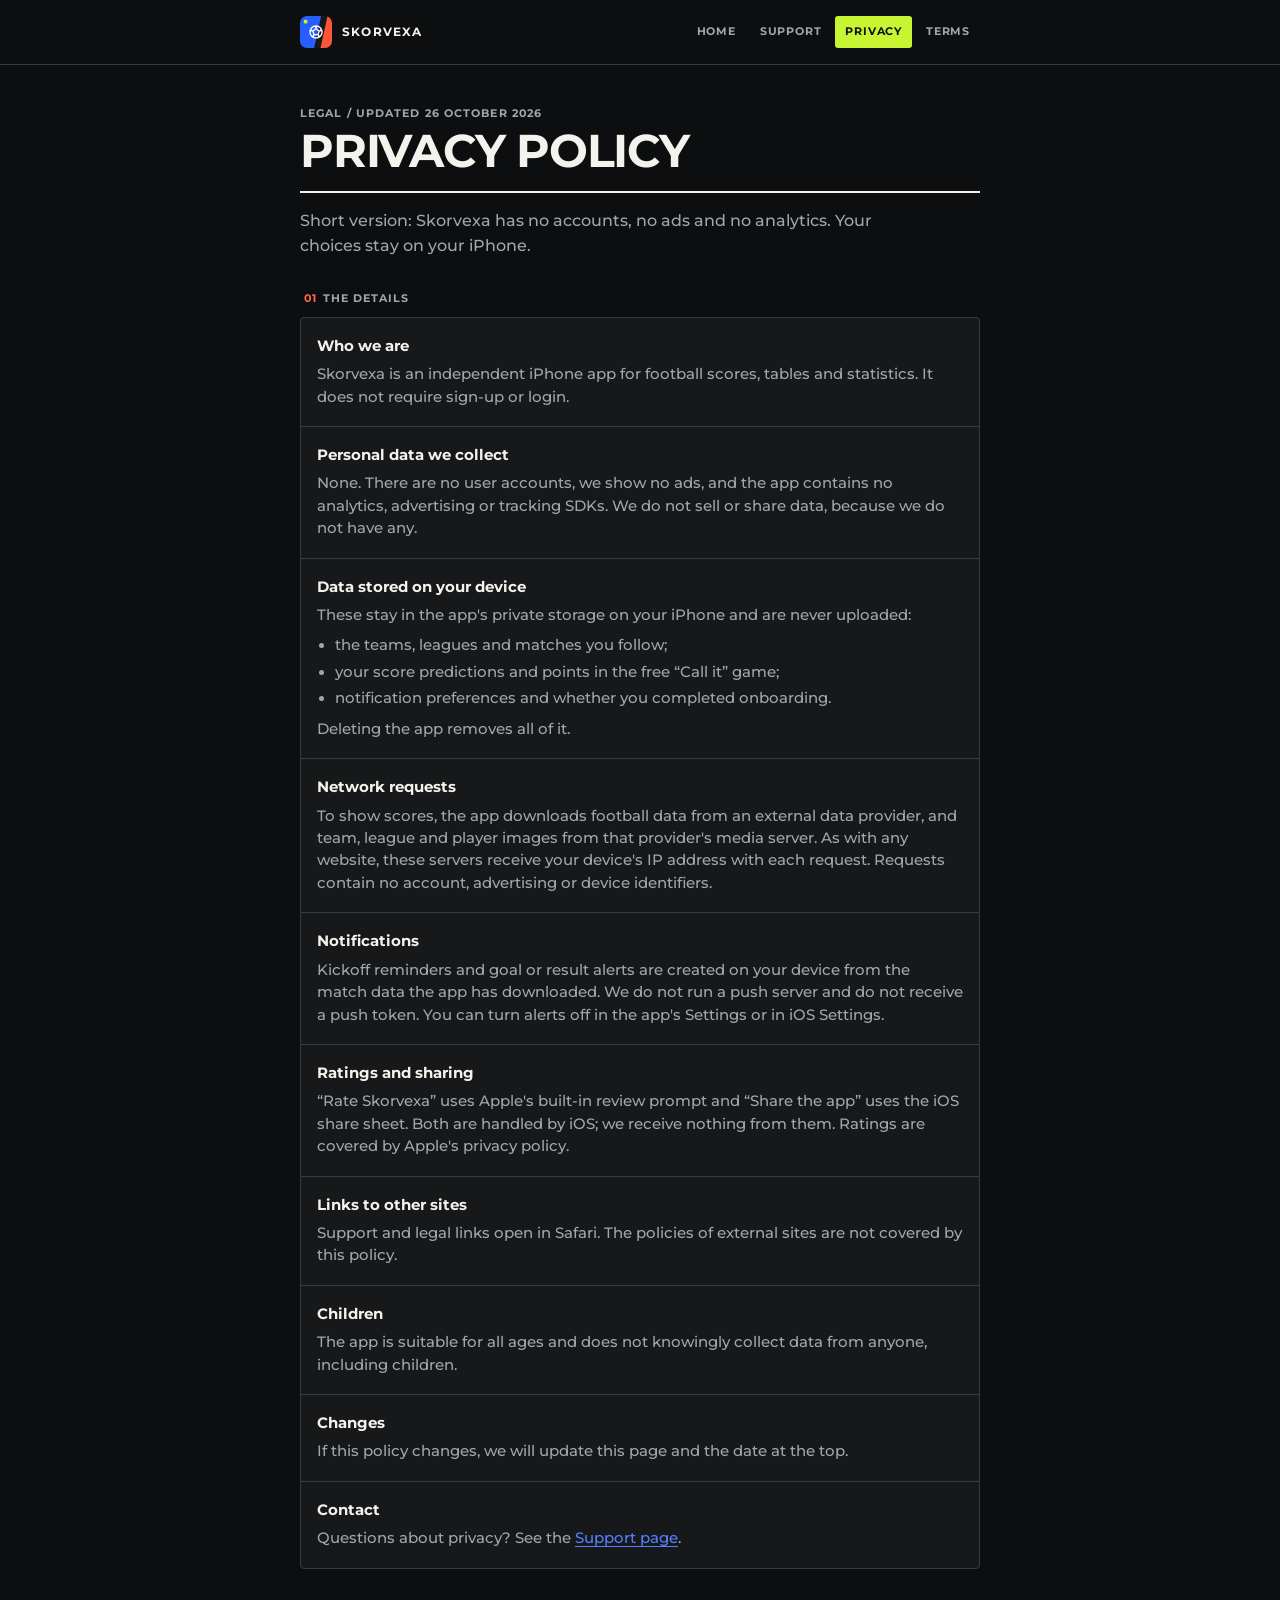
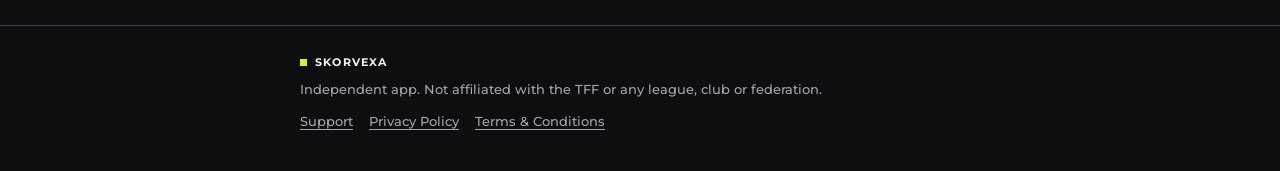
==== privacy/index.html @ 5bc700b3 "Add Skorvexa – Canli Skor website Static site for the Skorvexa iPhone app (App Store id 6826925784):" ====
<!doctype html>
<html lang="en">
<head>
  <meta charset="utf-8">
  <meta name="viewport" content="width=device-width, initial-scale=1, viewport-fit=cover">
  <title>Privacy Policy — Skorvexa</title>
  <meta name="description" content="How Skorvexa handles your data: no accounts, no ads, no tracking.">
  <meta name="theme-color" content="#0d0e10">
  <meta name="color-scheme" content="dark">
  <link rel="icon" type="image/png" sizes="32x32" href="../assets/favicon-32.png">
  <link rel="apple-touch-icon" href="../assets/apple-touch-icon.png">
  <link rel="stylesheet" href="../assets/style.css">
</head>
<body>
  <a class="skip" href="#main">Skip to content</a>
  <header class="topbar">
    <div class="wrap">
      <a class="brand" href="../"><img src="../assets/icon-512.png" alt="" width="32" height="32">Skorvexa</a>
      <nav class="nav" aria-label="Site">
        <a href="../">Home</a>
        <a href="../support/">Support</a>
        <a href="./" aria-current="page">Privacy</a>
        <a href="../terms/">Terms</a>
      </nav>
    </div>
  </header>

  <main id="main" class="wrap">
    <section class="masthead">
      <p class="eyebrow">Legal / Updated 26 October 2026</p>
      <h1>Privacy Policy</h1>
      <hr class="rule">
      <p class="lede">Short version: Skorvexa has no accounts, no ads and no analytics. Your choices stay on your iPhone.</p>
    </section>

    <h2 class="label"><span class="n">01</span>The details</h2>
    <div class="group">
      <section class="doc">
        <h2>Who we are</h2>
        <p>Skorvexa is an independent iPhone app for football scores, tables and statistics. It does not require sign-up or login.</p>
      </section>
      <section class="doc">
        <h2>Personal data we collect</h2>
        <p>None. There are no user accounts, we show no ads, and the app contains no analytics, advertising or tracking SDKs. We do not sell or share data, because we do not have any.</p>
      </section>
      <section class="doc">
        <h2>Data stored on your device</h2>
        <p>These stay in the app's private storage on your iPhone and are never uploaded:</p>
        <ul>
          <li>the teams, leagues and matches you follow;</li>
          <li>your score predictions and points in the free “Call it” game;</li>
          <li>notification preferences and whether you completed onboarding.</li>
        </ul>
        <p>Deleting the app removes all of it.</p>
      </section>
      <section class="doc">
        <h2>Network requests</h2>
        <p>To show scores, the app downloads football data from an external data provider, and team, league and player images from that provider's media server. As with any website, these servers receive your device's IP address with each request. Requests contain no account, advertising or device identifiers.</p>
      </section>
      <section class="doc">
        <h2>Notifications</h2>
        <p>Kickoff reminders and goal or result alerts are created on your device from the match data the app has downloaded. We do not run a push server and do not receive a push token. You can turn alerts off in the app's Settings or in iOS Settings.</p>
      </section>
      <section class="doc">
        <h2>Ratings and sharing</h2>
        <p>“Rate Skorvexa” uses Apple's built-in review prompt and “Share the app” uses the iOS share sheet. Both are handled by iOS; we receive nothing from them. Ratings are covered by Apple's privacy policy.</p>
      </section>
      <section class="doc">
        <h2>Links to other sites</h2>
        <p>Support and legal links open in Safari. The policies of external sites are not covered by this policy.</p>
      </section>
      <section class="doc">
        <h2>Children</h2>
        <p>The app is suitable for all ages and does not knowingly collect data from anyone, including children.</p>
      </section>
      <section class="doc">
        <h2>Changes</h2>
        <p>If this policy changes, we will update this page and the date at the top.</p>
      </section>
      <section class="doc">
        <h2>Contact</h2>
        <p>Questions about privacy? See the <a href="../support/">Support page</a>.</p>
      </section>
    </div>
  </main>

  <footer>
    <div class="wrap">
      <div class="sig"><i></i>Skorvexa</div>
      <div>Independent app. Not affiliated with the TFF or any league, club or federation.</div>
      <nav aria-label="Footer">
        <a href="../support/">Support</a>
        <a href="./">Privacy Policy</a>
        <a href="../terms/">Terms &amp; Conditions</a>
      </nav>
    </div>
  </footer>
</body>
</html>
---- assets/style.css ----
/* Skorvexa — website styles. Mirrors the app's dark editorial theme
   (lib/config/theme.dart → Palette.dark, AppText). */

@font-face { font-family: "Montserrat"; font-weight: 400; font-display: swap; src: url("fonts/montserrat-400.woff") format("woff"); }
@font-face { font-family: "Montserrat"; font-weight: 500; font-display: swap; src: url("fonts/montserrat-500.woff") format("woff"); }
@font-face { font-family: "Montserrat"; font-weight: 600; font-display: swap; src: url("fonts/montserrat-600.woff") format("woff"); }
@font-face { font-family: "Montserrat"; font-weight: 700; font-display: swap; src: url("fonts/montserrat-700.woff") format("woff"); }

:root {
  color-scheme: dark;
  --bg: #0d0e10;
  --surface: #17181a;
  --surface-alt: #24262a;
  --border: #383b42;
  --text: #f4f2ec;
  --text-2: #a2a5ac;
  --text-3: #72767e;
  --cobalt: #557eff;
  --live: #ff6548;
  --lime: #c8f532;
  --ink: #111214;
  --radius: 4px;
  --page: 720px;
}

*, *::before, *::after { box-sizing: border-box; }

html { -webkit-text-size-adjust: 100%; text-size-adjust: 100%; }

body {
  margin: 0;
  background: var(--bg);
  color: var(--text);
  font: 500 16px/1.55 "Montserrat", -apple-system, BlinkMacSystemFont, "Segoe UI", Roboto, sans-serif;
  -webkit-font-smoothing: antialiased;
}

a { color: var(--cobalt); text-underline-offset: 3px; }
a:hover { color: var(--text); }
:focus-visible { outline: 2px solid var(--lime); outline-offset: 3px; border-radius: 2px; }

.skip { position: absolute; left: -9999px; top: 8px; }
.skip:focus { left: 16px; z-index: 10; background: var(--lime); color: var(--ink); padding: 8px 12px; font-weight: 700; }

.wrap { width: 100%; max-width: var(--page); margin: 0 auto; padding: 0 20px; }

/* ── Top bar ─────────────────────────────────────────────────────────── */
.topbar { border-bottom: 1px solid var(--border); }
.topbar .wrap { display: flex; align-items: center; gap: 16px; min-height: 64px; flex-wrap: wrap; padding-top: 10px; padding-bottom: 10px; }
.brand { display: inline-flex; align-items: center; gap: 10px; color: var(--text); text-decoration: none; font-weight: 700; letter-spacing: 1.2px; font-size: 12px; text-transform: uppercase; }
.brand img { width: 32px; height: 32px; border-radius: 7px; }
.nav { margin-left: auto; display: flex; gap: 4px; flex-wrap: wrap; }
.nav a {
  color: var(--text-2); text-decoration: none; font-size: 10.5px; font-weight: 700;
  letter-spacing: .8px; text-transform: uppercase; padding: 8px 10px; border-radius: 3px;
}
.nav a:hover { color: var(--text); }
.nav a[aria-current="page"] { background: var(--lime); color: var(--ink); }

/* ── Masthead (EditorialMasthead) ────────────────────────────────────── */
.masthead { padding: 40px 0 0; }
.eyebrow { margin: 0 0 6px; color: var(--text-2); font-size: 11px; font-weight: 700; letter-spacing: 1.1px; text-transform: uppercase; }
h1 { margin: 0; font-size: clamp(32px, 7vw, 46px); line-height: 1.02; font-weight: 700; letter-spacing: -1.25px; text-transform: uppercase; }
.rule { height: 2px; background: var(--text); margin: 16px 0 0; border: 0; }
.lede { margin: 16px 0 0; color: var(--text-2); font-size: 16px; max-width: 56ch; }

/* ── Section labels (SettingsGroupLabel / EditorialSection) ──────────── */
.label { margin: 32px 4px 10px; color: var(--text-2); font-size: 10.5px; font-weight: 700; letter-spacing: 1px; text-transform: uppercase; }
.label .n { color: var(--live); margin-right: 6px; }

/* ── Grouped list (SettingsGroup) ────────────────────────────────────── */
.group { background: var(--surface); border: 1px solid var(--border); border-radius: var(--radius); overflow: hidden; }
.group > * + * { border-top: 1px solid var(--border); }

.row { display: flex; align-items: center; gap: 14px; min-height: 56px; padding: 12px 16px; color: var(--text); text-decoration: none; }
a.row:hover { background: var(--surface-alt); color: var(--text); }
.row .icon { flex: none; width: 22px; height: 22px; color: var(--text); }
.row .body { flex: 1; min-width: 0; }
.row .title { display: block; font-weight: 600; font-size: 15px; }
.row .detail { display: block; color: var(--text-2); font-size: 13px; overflow-wrap: anywhere; }
.row .chev { flex: none; width: 18px; height: 18px; color: var(--text-3); }

/* Document sections inside a group (privacy / terms). */
.doc { padding: 16px 16px 18px; }
.doc h2 { margin: 0 0 6px; font-size: 15px; font-weight: 700; }
.doc p, .doc ul { margin: 0; color: var(--text-2); font-size: 14.5px; }
.doc p + p, .doc p + ul, .doc ul + p { margin-top: 8px; }
.doc ul { padding-left: 18px; }
.doc li + li { margin-top: 4px; }
.doc strong { color: var(--text); font-weight: 600; }

/* FAQ: native <details>, no JavaScript. */
details { padding: 0; }
summary {
  list-style: none; cursor: pointer; display: flex; align-items: center; gap: 12px;
  padding: 15px 14px 15px 16px; font-weight: 600; font-size: 15px;
}
summary::-webkit-details-marker { display: none; }
summary::after {
  content: ""; flex: none; margin-left: auto; width: 8px; height: 8px;
  border-right: 2px solid var(--text-3); border-bottom: 2px solid var(--text-3);
  transform: rotate(45deg) translateY(-3px); transition: transform .18s ease;
}
details[open] summary::after { transform: rotate(-135deg) translateY(-1px); }
details > p { margin: -4px 16px 16px; padding-right: 20px; color: var(--text-2); font-size: 14px; }

/* ── Score poster (SplitScorePoster), used on the home page ──────────── */
.poster {
  position: relative; overflow: hidden; margin-top: 28px; border-radius: var(--radius);
  min-height: 220px; padding: 18px; display: flex; flex-direction: column; justify-content: space-between;
  background:
    linear-gradient(rgba(255,255,255,.055) 1px, transparent 1px) 0 0 / 18px 18px,
    linear-gradient(90deg, rgba(255,255,255,.055) 1px, transparent 1px) 0 0 / 18px 18px,
    var(--ink);
}
.poster::before, .poster::after { content: ""; position: absolute; inset: 0; z-index: 0; }
.poster::before { background: var(--cobalt); clip-path: polygon(0 0, 62% 0, 46% 100%, 0 100%); }
.poster::after { background: var(--live); clip-path: polygon(83% 0, 100% 0, 100% 100%, 62% 100%); }
.poster > * { position: relative; z-index: 1; }
.poster .top { display: flex; justify-content: space-between; align-items: center; gap: 12px; }
.poster .tag { font-size: 10px; font-weight: 700; letter-spacing: .5px; text-transform: uppercase; }
.poster .chip { background: var(--ink); color: #fff; padding: 5px 8px; font-size: 9.5px; font-weight: 700; letter-spacing: .4px; display: inline-flex; align-items: center; gap: 6px; }
.poster .chip i { width: 6px; height: 6px; border-radius: 50%; background: var(--live); display: inline-block; }
.poster .score { font-size: clamp(48px, 13vw, 72px); font-weight: 700; letter-spacing: -3px; line-height: .9; font-variant-numeric: tabular-nums; }
.poster .score span { color: rgba(255,255,255,.55); font-size: .38em; letter-spacing: 0; vertical-align: middle; margin: 0 .25em; }
.poster .foot { display: flex; align-items: center; gap: 8px; font-size: 9.5px; font-weight: 700; letter-spacing: .5px; text-transform: uppercase; color: rgba(255,255,255,.75); }
.poster .foot b { width: 7px; height: 7px; background: var(--lime); display: inline-block; }

/* ── Buttons (EditorialButton) ───────────────────────────────────────── */
.actions { display: flex; gap: 10px; flex-wrap: wrap; margin-top: 22px; }
.button {
  display: inline-flex; align-items: center; justify-content: center; gap: 8px; height: 48px; padding: 0 20px;
  border-radius: 3px; background: var(--cobalt); color: #fff; text-decoration: none;
  font-size: 11px; font-weight: 700; letter-spacing: .9px; text-transform: uppercase;
}
.button:hover { color: #fff; filter: brightness(1.08); }
.button.ghost { background: transparent; color: var(--text); box-shadow: inset 0 0 0 1.2px var(--text); }
.button.ghost:hover { background: var(--surface); color: var(--text); }

/* ── Footer ──────────────────────────────────────────────────────────── */
footer { margin-top: 56px; padding: 28px 0 40px; border-top: 1px solid var(--border); color: var(--text-2); font-size: 13px; }
footer .sig { display: flex; align-items: center; gap: 8px; color: var(--text); font-size: 11px; font-weight: 700; letter-spacing: 1.2px; text-transform: uppercase; margin-bottom: 8px; }
footer .sig i { width: 7px; height: 7px; background: var(--lime); display: inline-block; }
footer nav { display: flex; gap: 16px; flex-wrap: wrap; margin-top: 12px; }
footer nav a { color: var(--text-2); }

.muted { color: var(--text-2); }

@media (prefers-reduced-motion: reduce) { * { transition: none !important; } }
@media (max-width: 480px) {
  .topbar .wrap { gap: 8px; }
  .nav { margin-left: 0; width: 100%; }
  .masthead { padding-top: 28px; }
}
@media print {
  :root { --bg: #fff; --surface: #fff; --text: #111; --text-2: #333; --border: #ccc; }
  .topbar nav, .actions, .skip { display: none; }
}
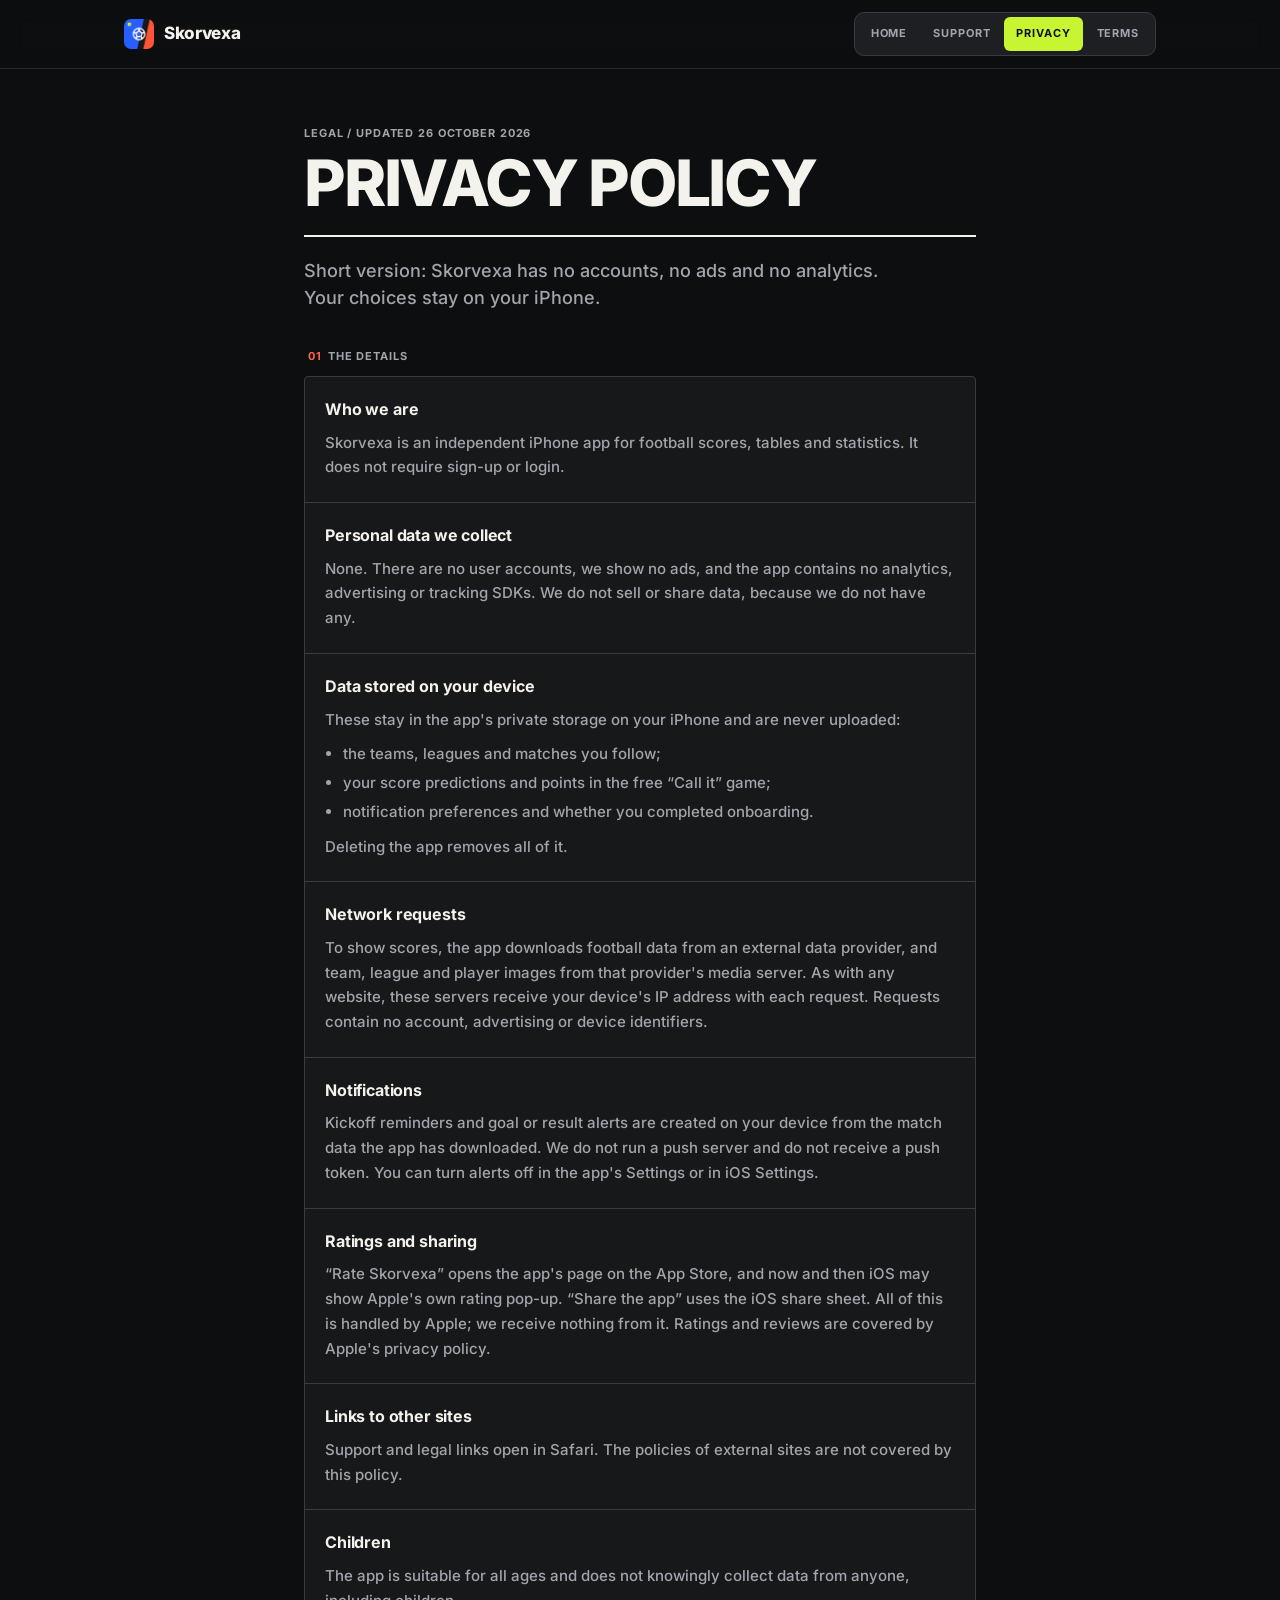
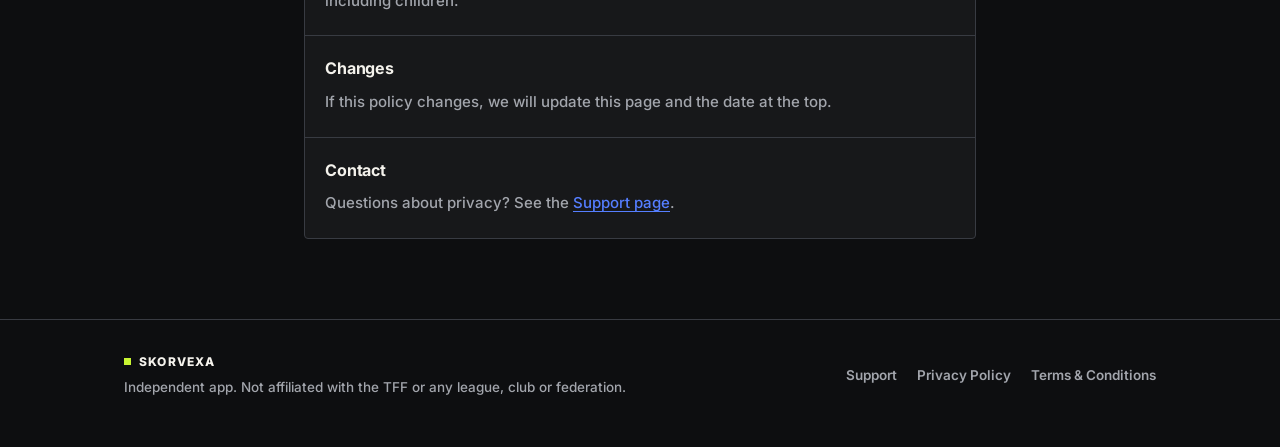
==== commit b1463568: "Redesign site and switch to Inter Home page now shows the app's FIELD screen in a phone frame, with " ====
--- a/privacy/index.html
+++ b/privacy/index.html
@@ -9,13 +9,14 @@
   <meta name="color-scheme" content="dark">
   <link rel="icon" type="image/png" sizes="32x32" href="../assets/favicon-32.png">
   <link rel="apple-touch-icon" href="../assets/apple-touch-icon.png">
+  <link rel="preload" href="../assets/fonts/inter-800.woff" as="font" type="font/woff" crossorigin>
   <link rel="stylesheet" href="../assets/style.css">
 </head>
 <body>
   <a class="skip" href="#main">Skip to content</a>
   <header class="topbar">
     <div class="wrap">
-      <a class="brand" href="../"><img src="../assets/icon-512.png" alt="" width="32" height="32">Skorvexa</a>
+      <a class="brand" href="../"><img src="../assets/icon-512.png" alt="" width="30" height="30">Skorvexa</a>
       <nav class="nav" aria-label="Site">
         <a href="../">Home</a>
         <a href="../support/">Support</a>
@@ -25,7 +26,7 @@
     </div>
   </header>
 
-  <main id="main" class="wrap">
+  <main id="main" class="wrap read">
     <section class="masthead">
       <p class="eyebrow">Legal / Updated 26 October 2026</p>
       <h1>Privacy Policy</h1>
@@ -63,7 +64,7 @@
       </section>
       <section class="doc">
         <h2>Ratings and sharing</h2>
-        <p>“Rate Skorvexa” uses Apple's built-in review prompt and “Share the app” uses the iOS share sheet. Both are handled by iOS; we receive nothing from them. Ratings are covered by Apple's privacy policy.</p>
+        <p>“Rate Skorvexa” opens the app's page on the App Store, and now and then iOS may show Apple's own rating pop-up. “Share the app” uses the iOS share sheet. All of this is handled by Apple; we receive nothing from it. Ratings and reviews are covered by Apple's privacy policy.</p>
       </section>
       <section class="doc">
         <h2>Links to other sites</h2>
@@ -86,8 +87,10 @@
 
   <footer>
     <div class="wrap">
-      <div class="sig"><i></i>Skorvexa</div>
+      <div>
+        <div class="sig"><i></i>Skorvexa</div>
       <div>Independent app. Not affiliated with the TFF or any league, club or federation.</div>
+      </div>
       <nav aria-label="Footer">
         <a href="../support/">Support</a>
         <a href="./">Privacy Policy</a>
--- a/assets/style.css
+++ b/assets/style.css
@@ -1,16 +1,20 @@
-/* Skorvexa — website styles. Mirrors the app's dark editorial theme
-   (lib/config/theme.dart → Palette.dark, AppText). */
-
-@font-face { font-family: "Montserrat"; font-weight: 400; font-display: swap; src: url("fonts/montserrat-400.woff") format("woff"); }
-@font-face { font-family: "Montserrat"; font-weight: 500; font-display: swap; src: url("fonts/montserrat-500.woff") format("woff"); }
-@font-face { font-family: "Montserrat"; font-weight: 600; font-display: swap; src: url("fonts/montserrat-600.woff") format("woff"); }
-@font-face { font-family: "Montserrat"; font-weight: 700; font-display: swap; src: url("fonts/montserrat-700.woff") format("woff"); }
+/* Skorvexa – website styles.
+   Same palette and type as the app (lib/config/theme.dart → Palette.dark,
+   AppText): stadium ink, cobalt for data, signal orange for live, lime for
+   selection. Set in Inter, like the app. */
+
+@font-face { font-family: "Inter"; font-weight: 400; font-display: swap; src: url("fonts/inter-400.woff") format("woff"); }
+@font-face { font-family: "Inter"; font-weight: 500; font-display: swap; src: url("fonts/inter-500.woff") format("woff"); }
+@font-face { font-family: "Inter"; font-weight: 600; font-display: swap; src: url("fonts/inter-600.woff") format("woff"); }
+@font-face { font-family: "Inter"; font-weight: 700; font-display: swap; src: url("fonts/inter-700.woff") format("woff"); }
+@font-face { font-family: "Inter"; font-weight: 800; font-display: swap; src: url("fonts/inter-800.woff") format("woff"); }
 
 :root {
   color-scheme: dark;
   --bg: #0d0e10;
   --surface: #17181a;
   --surface-alt: #24262a;
+  --dock: #1d1f23;
   --border: #383b42;
   --text: #f4f2ec;
   --text-2: #a2a5ac;
@@ -20,139 +24,231 @@
   --lime: #c8f532;
   --ink: #111214;
   --radius: 4px;
-  --page: 720px;
+  --page: 1080px;
+  --read: 720px;
 }
 
 *, *::before, *::after { box-sizing: border-box; }
-
-html { -webkit-text-size-adjust: 100%; text-size-adjust: 100%; }
+html { -webkit-text-size-adjust: 100%; text-size-adjust: 100%; scroll-behavior: smooth; }
 
 body {
   margin: 0;
   background: var(--bg);
   color: var(--text);
-  font: 500 16px/1.55 "Montserrat", -apple-system, BlinkMacSystemFont, "Segoe UI", Roboto, sans-serif;
+  font: 500 16px/1.6 "Inter", -apple-system, BlinkMacSystemFont, "Segoe UI", Roboto, sans-serif;
+  font-feature-settings: "cv11", "calt";
   -webkit-font-smoothing: antialiased;
-}
-
-a { color: var(--cobalt); text-underline-offset: 3px; }
+  -moz-osx-font-smoothing: grayscale;
+}
+
+a { color: var(--cobalt); text-underline-offset: 3px; text-decoration-thickness: 1px; }
 a:hover { color: var(--text); }
 :focus-visible { outline: 2px solid var(--lime); outline-offset: 3px; border-radius: 2px; }
+img, svg { display: block; }
 
 .skip { position: absolute; left: -9999px; top: 8px; }
-.skip:focus { left: 16px; z-index: 10; background: var(--lime); color: var(--ink); padding: 8px 12px; font-weight: 700; }
-
-.wrap { width: 100%; max-width: var(--page); margin: 0 auto; padding: 0 20px; }
-
-/* ── Top bar ─────────────────────────────────────────────────────────── */
-.topbar { border-bottom: 1px solid var(--border); }
-.topbar .wrap { display: flex; align-items: center; gap: 16px; min-height: 64px; flex-wrap: wrap; padding-top: 10px; padding-bottom: 10px; }
-.brand { display: inline-flex; align-items: center; gap: 10px; color: var(--text); text-decoration: none; font-weight: 700; letter-spacing: 1.2px; font-size: 12px; text-transform: uppercase; }
-.brand img { width: 32px; height: 32px; border-radius: 7px; }
-.nav { margin-left: auto; display: flex; gap: 4px; flex-wrap: wrap; }
+.skip:focus { left: 16px; z-index: 20; background: var(--lime); color: var(--ink); padding: 8px 12px; font-weight: 700; }
+
+.wrap { width: 100%; max-width: var(--page); margin: 0 auto; padding: 0 24px; }
+.wrap.read { max-width: var(--read); }
+
+/* Uppercase micro-label (AppText.label) */
+.eyebrow, .label, .tag {
+  font-size: 11px; font-weight: 700; letter-spacing: .08em; text-transform: uppercase;
+}
+.num { font-variant-numeric: tabular-nums; }
+
+/* ── Top bar: brand + an ink "ticket" nav, like the app's tab dock ───── */
+.topbar { position: sticky; top: 0; z-index: 10; background: rgba(13,14,16,.86); backdrop-filter: saturate(140%) blur(12px); -webkit-backdrop-filter: saturate(140%) blur(12px); border-bottom: 1px solid rgba(56,59,66,.6); }
+.topbar .wrap { display: flex; align-items: center; gap: 16px; min-height: 68px; }
+.brand { display: inline-flex; align-items: center; gap: 10px; color: var(--text); text-decoration: none; font-weight: 800; font-size: 17px; letter-spacing: -.02em; }
+.brand img { width: 30px; height: 30px; border-radius: 7px; }
+.nav { margin-left: auto; display: flex; gap: 2px; padding: 4px; background: var(--dock); border: 1px solid var(--border); border-radius: 10px; }
 .nav a {
-  color: var(--text-2); text-decoration: none; font-size: 10.5px; font-weight: 700;
-  letter-spacing: .8px; text-transform: uppercase; padding: 8px 10px; border-radius: 3px;
-}
-.nav a:hover { color: var(--text); }
+  color: var(--text-2); text-decoration: none; font-size: 11px; font-weight: 700;
+  letter-spacing: .08em; text-transform: uppercase; padding: 8px 12px; border-radius: 6px;
+}
+.nav a:hover { color: var(--text); background: var(--surface-alt); }
 .nav a[aria-current="page"] { background: var(--lime); color: var(--ink); }
 
 /* ── Masthead (EditorialMasthead) ────────────────────────────────────── */
-.masthead { padding: 40px 0 0; }
-.eyebrow { margin: 0 0 6px; color: var(--text-2); font-size: 11px; font-weight: 700; letter-spacing: 1.1px; text-transform: uppercase; }
-h1 { margin: 0; font-size: clamp(32px, 7vw, 46px); line-height: 1.02; font-weight: 700; letter-spacing: -1.25px; text-transform: uppercase; }
-.rule { height: 2px; background: var(--text); margin: 16px 0 0; border: 0; }
-.lede { margin: 16px 0 0; color: var(--text-2); font-size: 16px; max-width: 56ch; }
-
-/* ── Section labels (SettingsGroupLabel / EditorialSection) ──────────── */
-.label { margin: 32px 4px 10px; color: var(--text-2); font-size: 10.5px; font-weight: 700; letter-spacing: 1px; text-transform: uppercase; }
+.masthead { padding: 56px 0 0; }
+.eyebrow { margin: 0 0 8px; color: var(--text-2); }
+h1 {
+  margin: 0; font-size: clamp(36px, 6.4vw, 64px); line-height: 1; font-weight: 800;
+  letter-spacing: -.035em; text-transform: uppercase;
+}
+.rule { height: 2px; background: var(--text); margin: 20px 0 0; border: 0; }
+.lede { margin: 20px 0 0; color: var(--text-2); font-size: 18px; line-height: 1.55; max-width: 34em; }
+.lede strong { color: var(--text); font-weight: 600; }
+
+/* ── Home hero: copy on the left, the app on the right ───────────────── */
+.hero { display: grid; grid-template-columns: minmax(0, 1fr) 340px; gap: 56px; align-items: center; padding: 56px 0 24px; }
+.hero h1 { font-size: clamp(44px, 7.5vw, 84px); }
+.hero .lede { font-size: 19px; }
+.stats { display: flex; gap: 0; margin-top: 32px; border-top: 1px solid var(--border); border-bottom: 1px solid var(--border); }
+.stats div { flex: 1; padding: 14px 16px 14px 0; }
+.stats div + div { padding-left: 16px; border-left: 1px solid var(--border); }
+.stats b { display: block; font-size: 26px; font-weight: 800; letter-spacing: -.03em; font-variant-numeric: tabular-nums; }
+.stats span { display: block; color: var(--text-3); font-size: 11px; font-weight: 700; letter-spacing: .08em; text-transform: uppercase; }
+
+/* ── Buttons (EditorialButton) ───────────────────────────────────────── */
+.actions { display: flex; gap: 10px; flex-wrap: wrap; margin-top: 28px; }
+.button {
+  display: inline-flex; align-items: center; justify-content: center; gap: 10px; height: 52px; padding: 0 22px;
+  border-radius: 4px; background: var(--text); color: var(--ink); text-decoration: none;
+  font-size: 12px; font-weight: 800; letter-spacing: .08em; text-transform: uppercase;
+  transition: transform .15s ease, background .15s ease;
+}
+.button:hover { color: var(--ink); background: #fff; transform: translateY(-1px); }
+.button svg { width: 18px; height: 18px; }
+.button.ghost { background: transparent; color: var(--text); box-shadow: inset 0 0 0 1.5px var(--border); }
+.button.ghost:hover { box-shadow: inset 0 0 0 1.5px var(--text); background: transparent; color: var(--text); }
+.button small { display: block; font-size: 9px; letter-spacing: .1em; opacity: .65; line-height: 1; margin-bottom: 3px; }
+.button .stack { display: flex; flex-direction: column; align-items: flex-start; line-height: 1.1; }
+
+/* ── Phone mockup: the app's FIELD screen, drawn in HTML ─────────────── */
+.phone {
+  position: relative; width: 340px; height: 700px; border-radius: 52px; padding: 12px;
+  background: linear-gradient(145deg, #2a2c31, #121316 60%); box-shadow: 0 40px 80px -30px rgba(0,0,0,.9), 0 0 0 1px #33363c, inset 0 0 0 1px #3d4047;
+}
+.phone::before { content: ""; position: absolute; left: 50%; top: 22px; width: 96px; height: 28px; margin-left: -48px; background: #000; border-radius: 20px; z-index: 3; }
+.screen { position: relative; height: 100%; border-radius: 41px; overflow: hidden; background: var(--bg); padding: 58px 16px 0; font-size: 12px; }
+.screen .issue { color: var(--text-2); font-size: 8.5px; font-weight: 700; letter-spacing: .1em; text-transform: uppercase; }
+.screen .title { font-size: 25px; font-weight: 800; letter-spacing: -.04em; line-height: 1; margin-top: 4px; }
+.screen .bar { height: 2px; background: var(--text); margin: 10px 0 12px; }
+.screen .sec { font-size: 8.5px; font-weight: 700; letter-spacing: .09em; text-transform: uppercase; margin: 12px 0 7px; }
+
+.mini-poster { position: relative; height: 150px; margin: 0 -16px; padding: 12px 14px; overflow: hidden; display: flex; flex-direction: column; justify-content: space-between;
+  background: linear-gradient(rgba(255,255,255,.05) 1px, transparent 1px) 0 0/14px 14px, linear-gradient(90deg, rgba(255,255,255,.05) 1px, transparent 1px) 0 0/14px 14px, #17181a; }
+.mini-poster::before, .mini-poster::after { content: ""; position: absolute; inset: 0; }
+.mini-poster::before { background: var(--cobalt); clip-path: polygon(0 0, 62% 0, 46% 100%, 0 100%); }
+.mini-poster::after { background: var(--live); clip-path: polygon(83% 0, 100% 0, 100% 100%, 62% 100%); }
+.mini-poster > * { position: relative; z-index: 1; }
+.mini-poster .row1 { display: flex; justify-content: space-between; align-items: center; font-size: 8px; font-weight: 700; letter-spacing: .06em; text-transform: uppercase; }
+.mini-poster .chip { background: #17181a; padding: 3px 6px; display: inline-flex; gap: 5px; align-items: center; }
+.mini-poster .chip i { width: 5px; height: 5px; border-radius: 50%; background: var(--live); animation: pulse 1.4s ease-in-out infinite; }
+.mini-poster .row2 { display: flex; align-items: flex-end; justify-content: space-between; }
+.mini-poster .team { display: flex; flex-direction: column; gap: 6px; font-size: 8px; font-weight: 800; letter-spacing: .05em; text-transform: uppercase; }
+.mini-poster .team.away { align-items: flex-end; color: #17181a; }
+.mini-poster .crest { width: 32px; height: 32px; background: #fff; display: grid; place-items: center; }
+.mini-poster .crest b { width: 24px; height: 24px; border-radius: 50%; display: grid; place-items: center; color: #fff; font-size: 9px; letter-spacing: 0; }
+.mini-poster .big { font-size: 44px; font-weight: 800; letter-spacing: -.05em; line-height: .9; font-variant-numeric: tabular-nums; }
+.mini-poster .big span { color: rgba(255,255,255,.55); font-size: 16px; margin: 0 6px; vertical-align: middle; }
+
+.ticket { display: flex; background: var(--surface); border-radius: 3px; margin-bottom: 6px; }
+.ticket .stub { width: 50px; display: grid; place-items: center; text-align: center; border-right: 1px dashed var(--border); padding: 8px 0; }
+.ticket .stub b { display: block; font-size: 11px; font-variant-numeric: tabular-nums; }
+.ticket .stub span { display: block; color: var(--text-3); font-size: 7px; font-weight: 700; letter-spacing: .08em; }
+.ticket .teams { flex: 1; padding: 7px 10px; }
+.ticket .comp { color: var(--text-2); font-size: 7px; font-weight: 700; letter-spacing: .08em; text-transform: uppercase; margin-bottom: 4px; }
+.ticket .t { display: flex; align-items: center; gap: 6px; font-size: 10px; font-weight: 600; line-height: 1.7; }
+.ticket .t i { width: 12px; height: 12px; border-radius: 50%; flex: none; }
+
+.lane { display: flex; align-items: center; gap: 8px; padding: 6px 0; border-bottom: 1px solid var(--border); }
+.lane .r { width: 16px; font-size: 9px; font-weight: 700; font-variant-numeric: tabular-nums; }
+.lane .n { flex: 1; font-size: 10px; font-weight: 700; }
+.lane .meter { display: block; height: 3px; background: var(--surface-alt); margin-top: 4px; }
+.lane .meter b { display: block; height: 100%; background: var(--text); }
+.lane.lead .meter b { background: var(--cobalt); }
+.lane .p { width: 26px; height: 26px; display: grid; place-items: center; background: var(--surface-alt); font-size: 11px; font-weight: 800; font-variant-numeric: tabular-nums; }
+.lane.lead .p { background: var(--text); color: var(--bg); }
+
+.mini-dock { position: absolute; left: 10px; right: 10px; bottom: 16px; height: 46px; background: var(--dock); border: 1px solid var(--border); border-radius: 10px; display: flex; padding: 4px; gap: 3px; }
+.mini-dock span { flex: 1; display: grid; place-items: center; font-size: 7px; font-weight: 700; letter-spacing: .08em; color: rgba(255,255,255,.6); border-radius: 5px; }
+.mini-dock span:first-child { background: var(--lime); color: var(--ink); font-weight: 800; }
+
+@keyframes pulse { 50% { opacity: .35; } }
+
+/* ── Feature grid ("Inside the app") ─────────────────────────────────── */
+.section-head { display: flex; align-items: baseline; gap: 12px; margin: 72px 0 0; padding-bottom: 12px; border-bottom: 2px solid var(--text); }
+.section-head h2 { margin: 0; font-size: 13px; font-weight: 800; letter-spacing: .08em; text-transform: uppercase; }
+.section-head .n { color: var(--live); font-size: 13px; font-weight: 800; font-variant-numeric: tabular-nums; }
+.features { display: grid; grid-template-columns: repeat(3, 1fr); border-left: 1px solid var(--border); }
+.feature { padding: 24px 22px 26px; border-right: 1px solid var(--border); border-bottom: 1px solid var(--border); }
+.feature .icon { width: 36px; height: 36px; display: grid; place-items: center; border: 1.5px solid var(--text); border-radius: 3px; margin-bottom: 16px; position: relative; }
+.feature .icon::after { content: ""; position: absolute; right: -4px; top: -4px; width: 7px; height: 7px; background: var(--lime); }
+.feature .icon svg { width: 18px; height: 18px; }
+.feature h3 { margin: 0 0 6px; font-size: 16px; font-weight: 700; letter-spacing: -.01em; }
+.feature p { margin: 0; color: var(--text-2); font-size: 14.5px; line-height: 1.55; }
+
+/* Competitions strip */
+.leagues { display: flex; flex-wrap: wrap; gap: 8px; margin-top: 20px; }
+.leagues span { padding: 8px 12px; border: 1px solid var(--border); border-radius: 3px; font-size: 13px; font-weight: 600; background: var(--surface); }
+.leagues span.tr { border-color: var(--cobalt); }
+
+/* ── Section labels (SettingsGroupLabel) ─────────────────────────────── */
+.label { margin: 36px 4px 10px; color: var(--text-2); font-size: 11px; }
 .label .n { color: var(--live); margin-right: 6px; }
 
 /* ── Grouped list (SettingsGroup) ────────────────────────────────────── */
 .group { background: var(--surface); border: 1px solid var(--border); border-radius: var(--radius); overflow: hidden; }
 .group > * + * { border-top: 1px solid var(--border); }
 
-.row { display: flex; align-items: center; gap: 14px; min-height: 56px; padding: 12px 16px; color: var(--text); text-decoration: none; }
+.row { display: flex; align-items: center; gap: 14px; min-height: 58px; padding: 13px 18px; color: var(--text); text-decoration: none; }
 a.row:hover { background: var(--surface-alt); color: var(--text); }
 .row .icon { flex: none; width: 22px; height: 22px; color: var(--text); }
 .row .body { flex: 1; min-width: 0; }
-.row .title { display: block; font-weight: 600; font-size: 15px; }
-.row .detail { display: block; color: var(--text-2); font-size: 13px; overflow-wrap: anywhere; }
+.row .title { display: block; font-weight: 600; font-size: 15.5px; letter-spacing: -.01em; }
+.row .detail { display: block; color: var(--text-2); font-size: 13.5px; overflow-wrap: anywhere; }
 .row .chev { flex: none; width: 18px; height: 18px; color: var(--text-3); }
 
-/* Document sections inside a group (privacy / terms). */
-.doc { padding: 16px 16px 18px; }
-.doc h2 { margin: 0 0 6px; font-size: 15px; font-weight: 700; }
-.doc p, .doc ul { margin: 0; color: var(--text-2); font-size: 14.5px; }
-.doc p + p, .doc p + ul, .doc ul + p { margin-top: 8px; }
+/* Document sections (privacy / terms) */
+.doc { padding: 20px 20px 22px; }
+.doc h2 { margin: 0 0 8px; font-size: 16px; font-weight: 700; letter-spacing: -.01em; }
+.doc p, .doc ul { margin: 0; color: var(--text-2); font-size: 15px; line-height: 1.65; }
+.doc p + p, .doc p + ul, .doc ul + p { margin-top: 10px; }
 .doc ul { padding-left: 18px; }
 .doc li + li { margin-top: 4px; }
 .doc strong { color: var(--text); font-weight: 600; }
 
-/* FAQ: native <details>, no JavaScript. */
+/* FAQ: native <details>, no JavaScript */
 details { padding: 0; }
 summary {
   list-style: none; cursor: pointer; display: flex; align-items: center; gap: 12px;
-  padding: 15px 14px 15px 16px; font-weight: 600; font-size: 15px;
+  padding: 17px 16px 17px 18px; font-weight: 600; font-size: 15.5px; letter-spacing: -.01em;
 }
 summary::-webkit-details-marker { display: none; }
+summary:hover { background: var(--surface-alt); }
 summary::after {
   content: ""; flex: none; margin-left: auto; width: 8px; height: 8px;
   border-right: 2px solid var(--text-3); border-bottom: 2px solid var(--text-3);
   transform: rotate(45deg) translateY(-3px); transition: transform .18s ease;
 }
 details[open] summary::after { transform: rotate(-135deg) translateY(-1px); }
-details > p { margin: -4px 16px 16px; padding-right: 20px; color: var(--text-2); font-size: 14px; }
-
-/* ── Score poster (SplitScorePoster), used on the home page ──────────── */
-.poster {
-  position: relative; overflow: hidden; margin-top: 28px; border-radius: var(--radius);
-  min-height: 220px; padding: 18px; display: flex; flex-direction: column; justify-content: space-between;
-  background:
-    linear-gradient(rgba(255,255,255,.055) 1px, transparent 1px) 0 0 / 18px 18px,
-    linear-gradient(90deg, rgba(255,255,255,.055) 1px, transparent 1px) 0 0 / 18px 18px,
-    var(--ink);
-}
-.poster::before, .poster::after { content: ""; position: absolute; inset: 0; z-index: 0; }
-.poster::before { background: var(--cobalt); clip-path: polygon(0 0, 62% 0, 46% 100%, 0 100%); }
-.poster::after { background: var(--live); clip-path: polygon(83% 0, 100% 0, 100% 100%, 62% 100%); }
-.poster > * { position: relative; z-index: 1; }
-.poster .top { display: flex; justify-content: space-between; align-items: center; gap: 12px; }
-.poster .tag { font-size: 10px; font-weight: 700; letter-spacing: .5px; text-transform: uppercase; }
-.poster .chip { background: var(--ink); color: #fff; padding: 5px 8px; font-size: 9.5px; font-weight: 700; letter-spacing: .4px; display: inline-flex; align-items: center; gap: 6px; }
-.poster .chip i { width: 6px; height: 6px; border-radius: 50%; background: var(--live); display: inline-block; }
-.poster .score { font-size: clamp(48px, 13vw, 72px); font-weight: 700; letter-spacing: -3px; line-height: .9; font-variant-numeric: tabular-nums; }
-.poster .score span { color: rgba(255,255,255,.55); font-size: .38em; letter-spacing: 0; vertical-align: middle; margin: 0 .25em; }
-.poster .foot { display: flex; align-items: center; gap: 8px; font-size: 9.5px; font-weight: 700; letter-spacing: .5px; text-transform: uppercase; color: rgba(255,255,255,.75); }
-.poster .foot b { width: 7px; height: 7px; background: var(--lime); display: inline-block; }
-
-/* ── Buttons (EditorialButton) ───────────────────────────────────────── */
-.actions { display: flex; gap: 10px; flex-wrap: wrap; margin-top: 22px; }
-.button {
-  display: inline-flex; align-items: center; justify-content: center; gap: 8px; height: 48px; padding: 0 20px;
-  border-radius: 3px; background: var(--cobalt); color: #fff; text-decoration: none;
-  font-size: 11px; font-weight: 700; letter-spacing: .9px; text-transform: uppercase;
-}
-.button:hover { color: #fff; filter: brightness(1.08); }
-.button.ghost { background: transparent; color: var(--text); box-shadow: inset 0 0 0 1.2px var(--text); }
-.button.ghost:hover { background: var(--surface); color: var(--text); }
+details > p { margin: -2px 18px 18px; padding-right: 20px; color: var(--text-2); font-size: 14.5px; line-height: 1.6; }
 
 /* ── Footer ──────────────────────────────────────────────────────────── */
-footer { margin-top: 56px; padding: 28px 0 40px; border-top: 1px solid var(--border); color: var(--text-2); font-size: 13px; }
-footer .sig { display: flex; align-items: center; gap: 8px; color: var(--text); font-size: 11px; font-weight: 700; letter-spacing: 1.2px; text-transform: uppercase; margin-bottom: 8px; }
+footer { margin-top: 80px; padding: 32px 0 48px; border-top: 1px solid var(--border); color: var(--text-2); font-size: 13.5px; }
+footer .wrap { display: flex; justify-content: space-between; gap: 24px; flex-wrap: wrap; }
+footer .sig { display: flex; align-items: center; gap: 8px; color: var(--text); font-size: 12px; font-weight: 800; letter-spacing: .1em; text-transform: uppercase; margin-bottom: 6px; }
 footer .sig i { width: 7px; height: 7px; background: var(--lime); display: inline-block; }
-footer nav { display: flex; gap: 16px; flex-wrap: wrap; margin-top: 12px; }
-footer nav a { color: var(--text-2); }
+footer nav { display: flex; gap: 20px; flex-wrap: wrap; align-items: center; }
+footer nav a { color: var(--text-2); text-decoration: none; font-weight: 600; }
+footer nav a:hover { color: var(--text); }
 
 .muted { color: var(--text-2); }
 
-@media (prefers-reduced-motion: reduce) { * { transition: none !important; } }
-@media (max-width: 480px) {
-  .topbar .wrap { gap: 8px; }
+/* ── Responsive ──────────────────────────────────────────────────────── */
+@media (max-width: 900px) {
+  .hero { grid-template-columns: 1fr; gap: 40px; padding-top: 40px; }
+  .hero .phone { margin: 0 auto; }
+  .features { grid-template-columns: 1fr 1fr; }
+}
+@media (max-width: 560px) {
+  .wrap { padding: 0 18px; }
+  .topbar .wrap { flex-wrap: wrap; gap: 10px; padding-top: 12px; padding-bottom: 12px; }
   .nav { margin-left: 0; width: 100%; }
-  .masthead { padding-top: 28px; }
-}
+  .nav a { flex: 1; text-align: center; padding: 8px 4px; font-size: 10.5px; }
+  .masthead { padding-top: 36px; }
+  .lede, .hero .lede { font-size: 16.5px; }
+  .features { grid-template-columns: 1fr; }
+  .phone { transform: scale(.9); transform-origin: top center; margin-bottom: -70px !important; }
+  .stats b { font-size: 22px; }
+  footer .wrap { flex-direction: column; }
+}
+@media (prefers-reduced-motion: reduce) { *, *::before, *::after { transition: none !important; animation: none !important; } }
 @media print {
   :root { --bg: #fff; --surface: #fff; --text: #111; --text-2: #333; --border: #ccc; }
-  .topbar nav, .actions, .skip { display: none; }
-}
+  .topbar, .actions, .skip, .phone { display: none; }
+}
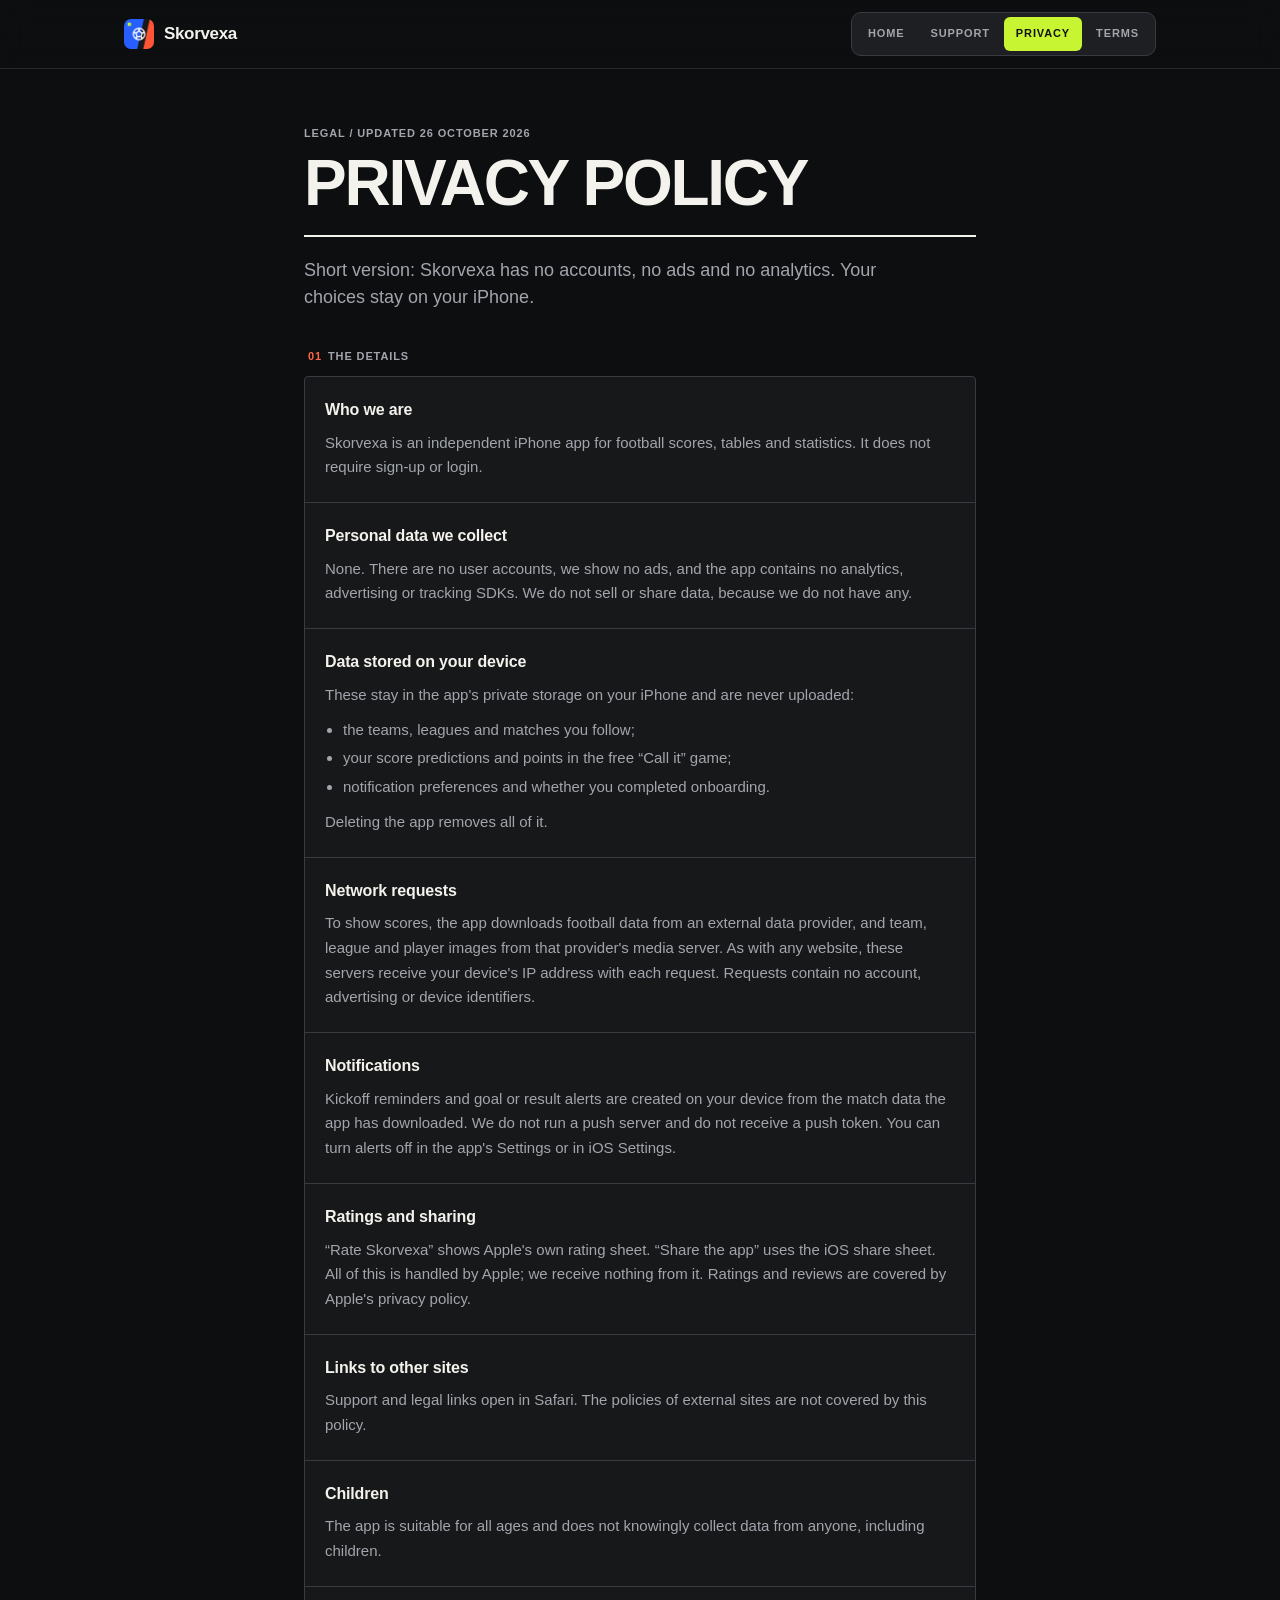
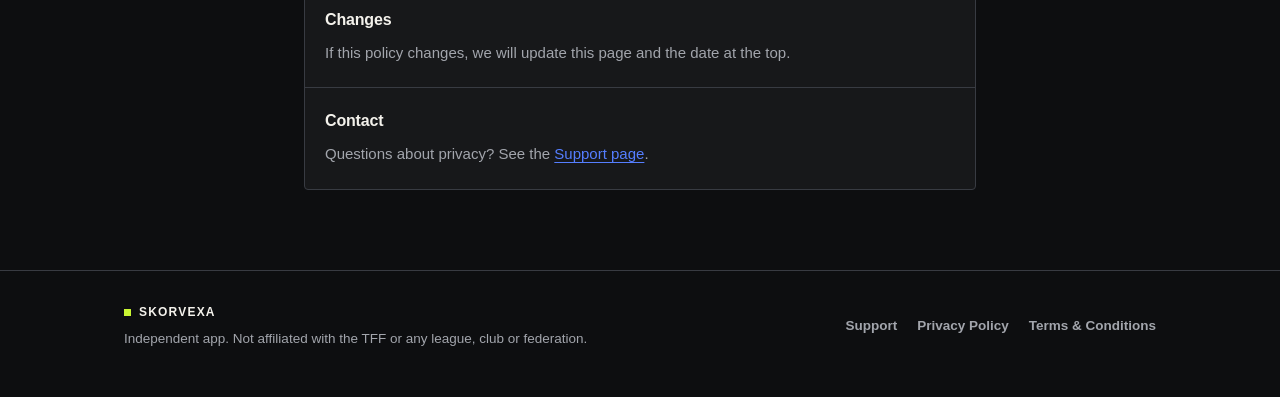
==== commit d706be8e: "Use the system font, like the app Drop the bundled Inter files; pages now render in San Francisco on" ====
--- a/privacy/index.html
+++ b/privacy/index.html
@@ -9,7 +9,6 @@
   <meta name="color-scheme" content="dark">
   <link rel="icon" type="image/png" sizes="32x32" href="../assets/favicon-32.png">
   <link rel="apple-touch-icon" href="../assets/apple-touch-icon.png">
-  <link rel="preload" href="../assets/fonts/inter-800.woff" as="font" type="font/woff" crossorigin>
   <link rel="stylesheet" href="../assets/style.css">
 </head>
 <body>
@@ -64,7 +63,7 @@
       </section>
       <section class="doc">
         <h2>Ratings and sharing</h2>
-        <p>“Rate Skorvexa” opens the app's page on the App Store, and now and then iOS may show Apple's own rating pop-up. “Share the app” uses the iOS share sheet. All of this is handled by Apple; we receive nothing from it. Ratings and reviews are covered by Apple's privacy policy.</p>
+        <p>“Rate Skorvexa” shows Apple's own rating sheet. “Share the app” uses the iOS share sheet. All of this is handled by Apple; we receive nothing from it. Ratings and reviews are covered by Apple's privacy policy.</p>
       </section>
       <section class="doc">
         <h2>Links to other sites</h2>
--- a/assets/style.css
+++ b/assets/style.css
@@ -1,13 +1,8 @@
 /* Skorvexa – website styles.
    Same palette and type as the app (lib/config/theme.dart → Palette.dark,
    AppText): stadium ink, cobalt for data, signal orange for live, lime for
-   selection. Set in Inter, like the app. */
-
-@font-face { font-family: "Inter"; font-weight: 400; font-display: swap; src: url("fonts/inter-400.woff") format("woff"); }
-@font-face { font-family: "Inter"; font-weight: 500; font-display: swap; src: url("fonts/inter-500.woff") format("woff"); }
-@font-face { font-family: "Inter"; font-weight: 600; font-display: swap; src: url("fonts/inter-600.woff") format("woff"); }
-@font-face { font-family: "Inter"; font-weight: 700; font-display: swap; src: url("fonts/inter-700.woff") format("woff"); }
-@font-face { font-family: "Inter"; font-weight: 800; font-display: swap; src: url("fonts/inter-800.woff") format("woff"); }
+   selection. Uses the system font (San Francisco on Apple devices), like the app. */
+
 
 :root {
   color-scheme: dark;
@@ -35,8 +30,7 @@
   margin: 0;
   background: var(--bg);
   color: var(--text);
-  font: 500 16px/1.6 "Inter", -apple-system, BlinkMacSystemFont, "Segoe UI", Roboto, sans-serif;
-  font-feature-settings: "cv11", "calt";
+  font: 500 16px/1.6 -apple-system, BlinkMacSystemFont, "SF Pro Text", "Segoe UI", Roboto, "Helvetica Neue", Arial, sans-serif;
   -webkit-font-smoothing: antialiased;
   -moz-osx-font-smoothing: grayscale;
 }
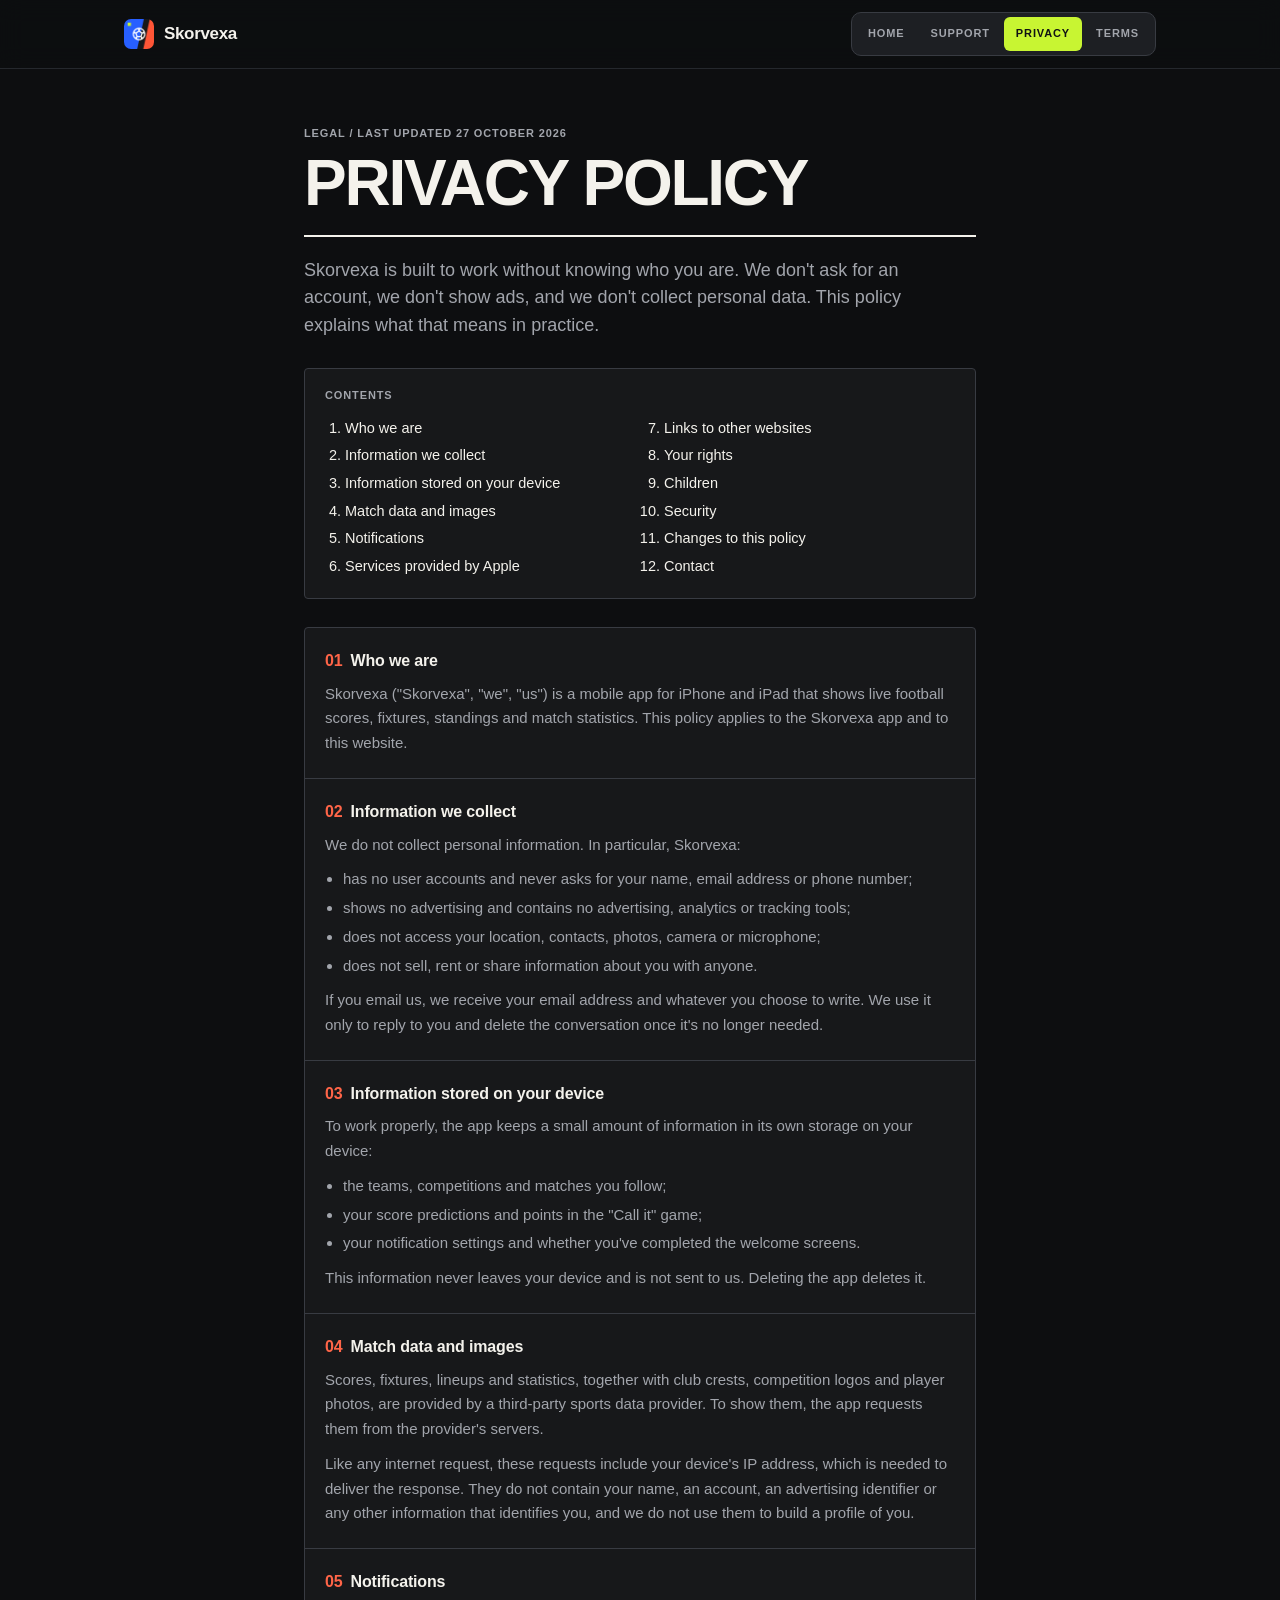
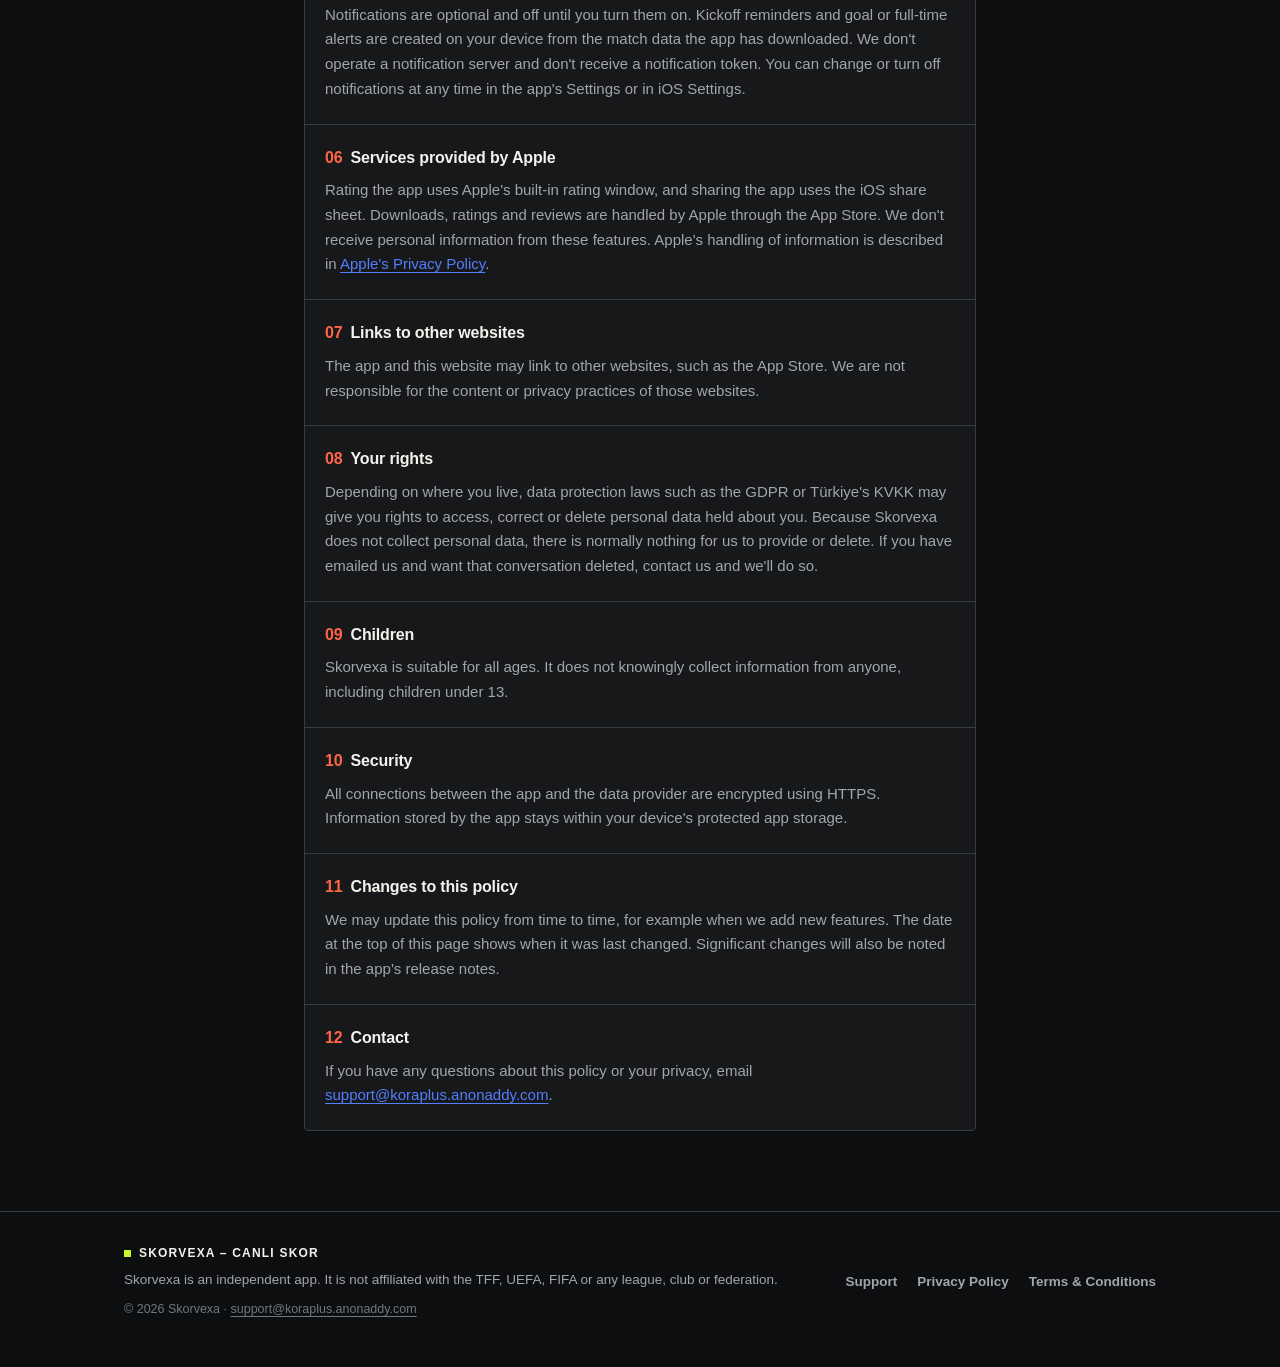
==== commit 561453d0: "Expand support, privacy and terms; add support e-mail Support: contact card with support@koraplus.an" ====
--- a/privacy/index.html
+++ b/privacy/index.html
@@ -3,10 +3,16 @@
 <head>
   <meta charset="utf-8">
   <meta name="viewport" content="width=device-width, initial-scale=1, viewport-fit=cover">
-  <title>Privacy Policy — Skorvexa</title>
-  <meta name="description" content="How Skorvexa handles your data: no accounts, no ads, no tracking.">
+  <title>Privacy Policy – Skorvexa</title>
+  <meta name="description" content="How Skorvexa handles information: no accounts, no ads, no tracking, and no personal data collected.">
   <meta name="theme-color" content="#0d0e10">
   <meta name="color-scheme" content="dark">
+  <meta property="og:title" content="Privacy Policy – Skorvexa">
+  <meta property="og:site_name" content="Skorvexa – Canli Skor">
+  <meta property="og:description" content="How Skorvexa handles information: no accounts, no ads, no tracking, and no personal data collected.">
+  <meta property="og:type" content="website">
+  <meta property="og:image" content="https://skorvexa.vercel.app/assets/icon-512.png">
+  <link rel="canonical" href="https://skorvexa.vercel.app/privacy/">
   <link rel="icon" type="image/png" sizes="32x32" href="../assets/favicon-32.png">
   <link rel="apple-touch-icon" href="../assets/apple-touch-icon.png">
   <link rel="stylesheet" href="../assets/style.css">
@@ -27,59 +33,92 @@
 
   <main id="main" class="wrap read">
     <section class="masthead">
-      <p class="eyebrow">Legal / Updated 26 October 2026</p>
+      <p class="eyebrow">Legal / Last updated 27 October 2026</p>
       <h1>Privacy Policy</h1>
       <hr class="rule">
-      <p class="lede">Short version: Skorvexa has no accounts, no ads and no analytics. Your choices stay on your iPhone.</p>
+      <p class="lede">Skorvexa is built to work without knowing who you are. We don't ask for an account, we don't show ads, and we don't collect personal data. This policy explains what that means in practice.</p>
     </section>
 
-    <h2 class="label"><span class="n">01</span>The details</h2>
-    <div class="group">
-      <section class="doc">
-        <h2>Who we are</h2>
-        <p>Skorvexa is an independent iPhone app for football scores, tables and statistics. It does not require sign-up or login.</p>
+    <nav class="toc" aria-label="Contents">
+      <h2>Contents</h2>
+      <ol>
+        <li><a href="#who">Who we are</a></li>
+        <li><a href="#collect">Information we collect</a></li>
+        <li><a href="#device">Information stored on your device</a></li>
+        <li><a href="#data">Match data and images</a></li>
+        <li><a href="#notifications">Notifications</a></li>
+        <li><a href="#apple">Services provided by Apple</a></li>
+        <li><a href="#links">Links to other websites</a></li>
+        <li><a href="#rights">Your rights</a></li>
+        <li><a href="#children">Children</a></li>
+        <li><a href="#security">Security</a></li>
+        <li><a href="#changes">Changes to this policy</a></li>
+        <li><a href="#contact">Contact</a></li>
+      </ol>
+    </nav>
+
+    <div class="group" style="margin-top:28px">
+      <section class="doc" id="who">
+        <h2><span class="n">01</span>Who we are</h2>
+        <p>Skorvexa ("Skorvexa", "we", "us") is a mobile app for iPhone and iPad that shows live football scores, fixtures, standings and match statistics. This policy applies to the Skorvexa app and to this website.</p>
       </section>
-      <section class="doc">
-        <h2>Personal data we collect</h2>
-        <p>None. There are no user accounts, we show no ads, and the app contains no analytics, advertising or tracking SDKs. We do not sell or share data, because we do not have any.</p>
+      <section class="doc" id="collect">
+        <h2><span class="n">02</span>Information we collect</h2>
+        <p>We do not collect personal information. In particular, Skorvexa:</p>
+        <ul>
+          <li>has no user accounts and never asks for your name, email address or phone number;</li>
+          <li>shows no advertising and contains no advertising, analytics or tracking tools;</li>
+          <li>does not access your location, contacts, photos, camera or microphone;</li>
+          <li>does not sell, rent or share information about you with anyone.</li>
+        </ul>
+        <p>If you email us, we receive your email address and whatever you choose to write. We use it only to reply to you and delete the conversation once it's no longer needed.</p>
       </section>
-      <section class="doc">
-        <h2>Data stored on your device</h2>
-        <p>These stay in the app's private storage on your iPhone and are never uploaded:</p>
+      <section class="doc" id="device">
+        <h2><span class="n">03</span>Information stored on your device</h2>
+        <p>To work properly, the app keeps a small amount of information in its own storage on your device:</p>
         <ul>
-          <li>the teams, leagues and matches you follow;</li>
-          <li>your score predictions and points in the free “Call it” game;</li>
-          <li>notification preferences and whether you completed onboarding.</li>
+          <li>the teams, competitions and matches you follow;</li>
+          <li>your score predictions and points in the "Call it" game;</li>
+          <li>your notification settings and whether you've completed the welcome screens.</li>
         </ul>
-        <p>Deleting the app removes all of it.</p>
+        <p>This information never leaves your device and is not sent to us. Deleting the app deletes it.</p>
       </section>
-      <section class="doc">
-        <h2>Network requests</h2>
-        <p>To show scores, the app downloads football data from an external data provider, and team, league and player images from that provider's media server. As with any website, these servers receive your device's IP address with each request. Requests contain no account, advertising or device identifiers.</p>
+      <section class="doc" id="data">
+        <h2><span class="n">04</span>Match data and images</h2>
+        <p>Scores, fixtures, lineups and statistics, together with club crests, competition logos and player photos, are provided by a third-party sports data provider. To show them, the app requests them from the provider's servers.</p>
+        <p>Like any internet request, these requests include your device's IP address, which is needed to deliver the response. They do not contain your name, an account, an advertising identifier or any other information that identifies you, and we do not use them to build a profile of you.</p>
       </section>
-      <section class="doc">
-        <h2>Notifications</h2>
-        <p>Kickoff reminders and goal or result alerts are created on your device from the match data the app has downloaded. We do not run a push server and do not receive a push token. You can turn alerts off in the app's Settings or in iOS Settings.</p>
+      <section class="doc" id="notifications">
+        <h2><span class="n">05</span>Notifications</h2>
+        <p>Notifications are optional and off until you turn them on. Kickoff reminders and goal or full-time alerts are created on your device from the match data the app has downloaded. We don't operate a notification server and don't receive a notification token. You can change or turn off notifications at any time in the app's Settings or in iOS Settings.</p>
       </section>
-      <section class="doc">
-        <h2>Ratings and sharing</h2>
-        <p>“Rate Skorvexa” shows Apple's own rating sheet. “Share the app” uses the iOS share sheet. All of this is handled by Apple; we receive nothing from it. Ratings and reviews are covered by Apple's privacy policy.</p>
+      <section class="doc" id="apple">
+        <h2><span class="n">06</span>Services provided by Apple</h2>
+        <p>Rating the app uses Apple's built-in rating window, and sharing the app uses the iOS share sheet. Downloads, ratings and reviews are handled by Apple through the App Store. We don't receive personal information from these features. Apple's handling of information is described in <a href="https://www.apple.com/legal/privacy/" rel="noopener">Apple's Privacy Policy</a>.</p>
       </section>
-      <section class="doc">
-        <h2>Links to other sites</h2>
-        <p>Support and legal links open in Safari. The policies of external sites are not covered by this policy.</p>
+      <section class="doc" id="links">
+        <h2><span class="n">07</span>Links to other websites</h2>
+        <p>The app and this website may link to other websites, such as the App Store. We are not responsible for the content or privacy practices of those websites.</p>
       </section>
-      <section class="doc">
-        <h2>Children</h2>
-        <p>The app is suitable for all ages and does not knowingly collect data from anyone, including children.</p>
+      <section class="doc" id="rights">
+        <h2><span class="n">08</span>Your rights</h2>
+        <p>Depending on where you live, data protection laws such as the GDPR or Türkiye's KVKK may give you rights to access, correct or delete personal data held about you. Because Skorvexa does not collect personal data, there is normally nothing for us to provide or delete. If you have emailed us and want that conversation deleted, contact us and we'll do so.</p>
       </section>
-      <section class="doc">
-        <h2>Changes</h2>
-        <p>If this policy changes, we will update this page and the date at the top.</p>
+      <section class="doc" id="children">
+        <h2><span class="n">09</span>Children</h2>
+        <p>Skorvexa is suitable for all ages. It does not knowingly collect information from anyone, including children under 13.</p>
       </section>
-      <section class="doc">
-        <h2>Contact</h2>
-        <p>Questions about privacy? See the <a href="../support/">Support page</a>.</p>
+      <section class="doc" id="security">
+        <h2><span class="n">10</span>Security</h2>
+        <p>All connections between the app and the data provider are encrypted using HTTPS. Information stored by the app stays within your device's protected app storage.</p>
+      </section>
+      <section class="doc" id="changes">
+        <h2><span class="n">11</span>Changes to this policy</h2>
+        <p>We may update this policy from time to time, for example when we add new features. The date at the top of this page shows when it was last changed. Significant changes will also be noted in the app's release notes.</p>
+      </section>
+      <section class="doc" id="contact">
+        <h2><span class="n">12</span>Contact</h2>
+        <p>If you have any questions about this policy or your privacy, email <a href="mailto:support@koraplus.anonaddy.com">support@koraplus.anonaddy.com</a>.</p>
       </section>
     </div>
   </main>
@@ -87,12 +126,13 @@
   <footer>
     <div class="wrap">
       <div>
-        <div class="sig"><i></i>Skorvexa</div>
-      <div>Independent app. Not affiliated with the TFF or any league, club or federation.</div>
+        <div class="sig"><i></i>Skorvexa – Canli Skor</div>
+        <div>Skorvexa is an independent app. It is not affiliated with the TFF, UEFA, FIFA or any league, club or federation.</div>
+        <div class="fine">© 2026 Skorvexa · <a href="mailto:support@koraplus.anonaddy.com">support@koraplus.anonaddy.com</a></div>
       </div>
       <nav aria-label="Footer">
         <a href="../support/">Support</a>
-        <a href="./">Privacy Policy</a>
+        <a href="../privacy/">Privacy Policy</a>
         <a href="../terms/">Terms &amp; Conditions</a>
       </nav>
     </div>
--- a/assets/style.css
+++ b/assets/style.css
@@ -246,3 +246,37 @@
   :root { --bg: #fff; --surface: #fff; --text: #111; --text-2: #333; --border: #ccc; }
   .topbar, .actions, .skip, .phone { display: none; }
 }
+
+/* ── Home: competitions, privacy promise, closing call to action ─────── */
+.comp-groups { display: grid; grid-template-columns: 1fr 1fr; gap: 28px 40px; margin-top: 24px; }
+.comp-group h3 { margin: 0 0 4px; color: var(--text-2); font-size: 11px; font-weight: 700; letter-spacing: .08em; text-transform: uppercase; }
+.comp-group .leagues { margin-top: 10px; }
+.promise { display: grid; grid-template-columns: repeat(3, 1fr); gap: 0; border-left: 1px solid var(--border); }
+.promise > div { padding: 22px 22px 24px; border-right: 1px solid var(--border); border-bottom: 1px solid var(--border); }
+.promise h3 { margin: 0 0 6px; font-size: 16px; font-weight: 700; }
+.promise p { margin: 0; color: var(--text-2); font-size: 14.5px; line-height: 1.55; }
+.more { margin: 14px 0 0; font-size: 14.5px; }
+.cta { display: flex; align-items: center; justify-content: space-between; gap: 24px; flex-wrap: wrap; margin-top: 72px; padding: 32px; background: var(--cobalt); border-radius: var(--radius); }
+.cta h2 { margin: 0; font-size: clamp(26px, 4vw, 36px); font-weight: 800; letter-spacing: -.03em; color: #fff; }
+.cta p { margin: 4px 0 0; color: rgba(255,255,255,.82); }
+
+/* Legal pages: contents list and contact card */
+.toc { margin: 28px 0 0; padding: 18px 20px; background: var(--surface); border: 1px solid var(--border); border-radius: var(--radius); }
+.toc h2 { margin: 0 0 10px; color: var(--text-2); font-size: 11px; font-weight: 700; letter-spacing: .08em; text-transform: uppercase; }
+.toc ol { margin: 0; padding-left: 20px; columns: 2; column-gap: 28px; font-size: 14.5px; line-height: 1.9; }
+.toc a { color: var(--text); text-decoration: none; }
+.toc a:hover { color: var(--cobalt); }
+.doc { scroll-margin-top: 90px; }
+.doc h2 .n { color: var(--live); font-variant-numeric: tabular-nums; margin-right: 8px; }
+.contact-card { margin-top: 36px; padding: 22px; border: 1px solid var(--border); border-radius: var(--radius); background: var(--surface); }
+.contact-card h2 { margin: 0 0 6px; font-size: 17px; font-weight: 700; }
+.contact-card p { margin: 0; color: var(--text-2); font-size: 15px; }
+.steps { margin: 0; padding-left: 20px; color: var(--text-2); font-size: 15px; line-height: 1.7; }
+footer .fine { margin-top: 8px; color: var(--text-3); font-size: 12.5px; }
+footer .fine a { color: var(--text-3); }
+
+@media (max-width: 760px) {
+  .comp-groups, .promise { grid-template-columns: 1fr; }
+  .toc ol { columns: 1; }
+  .cta { padding: 24px; }
+}
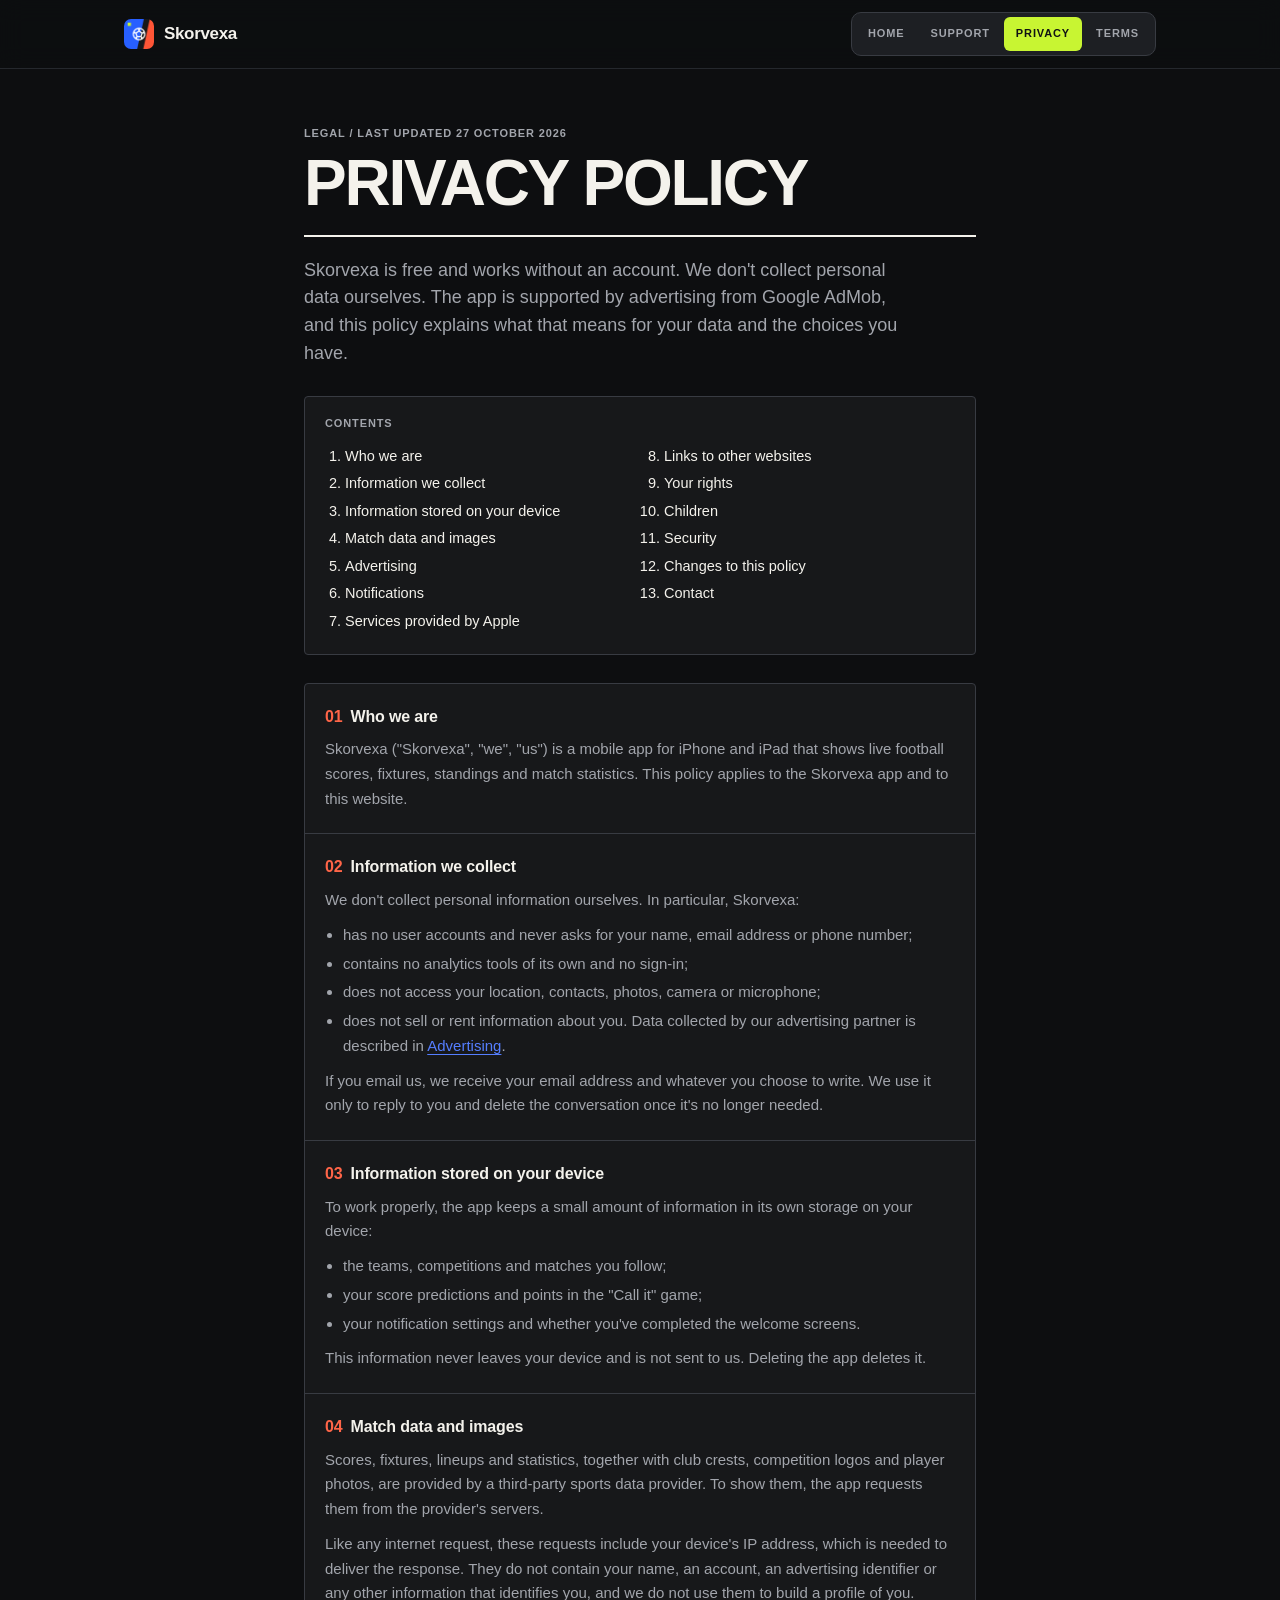
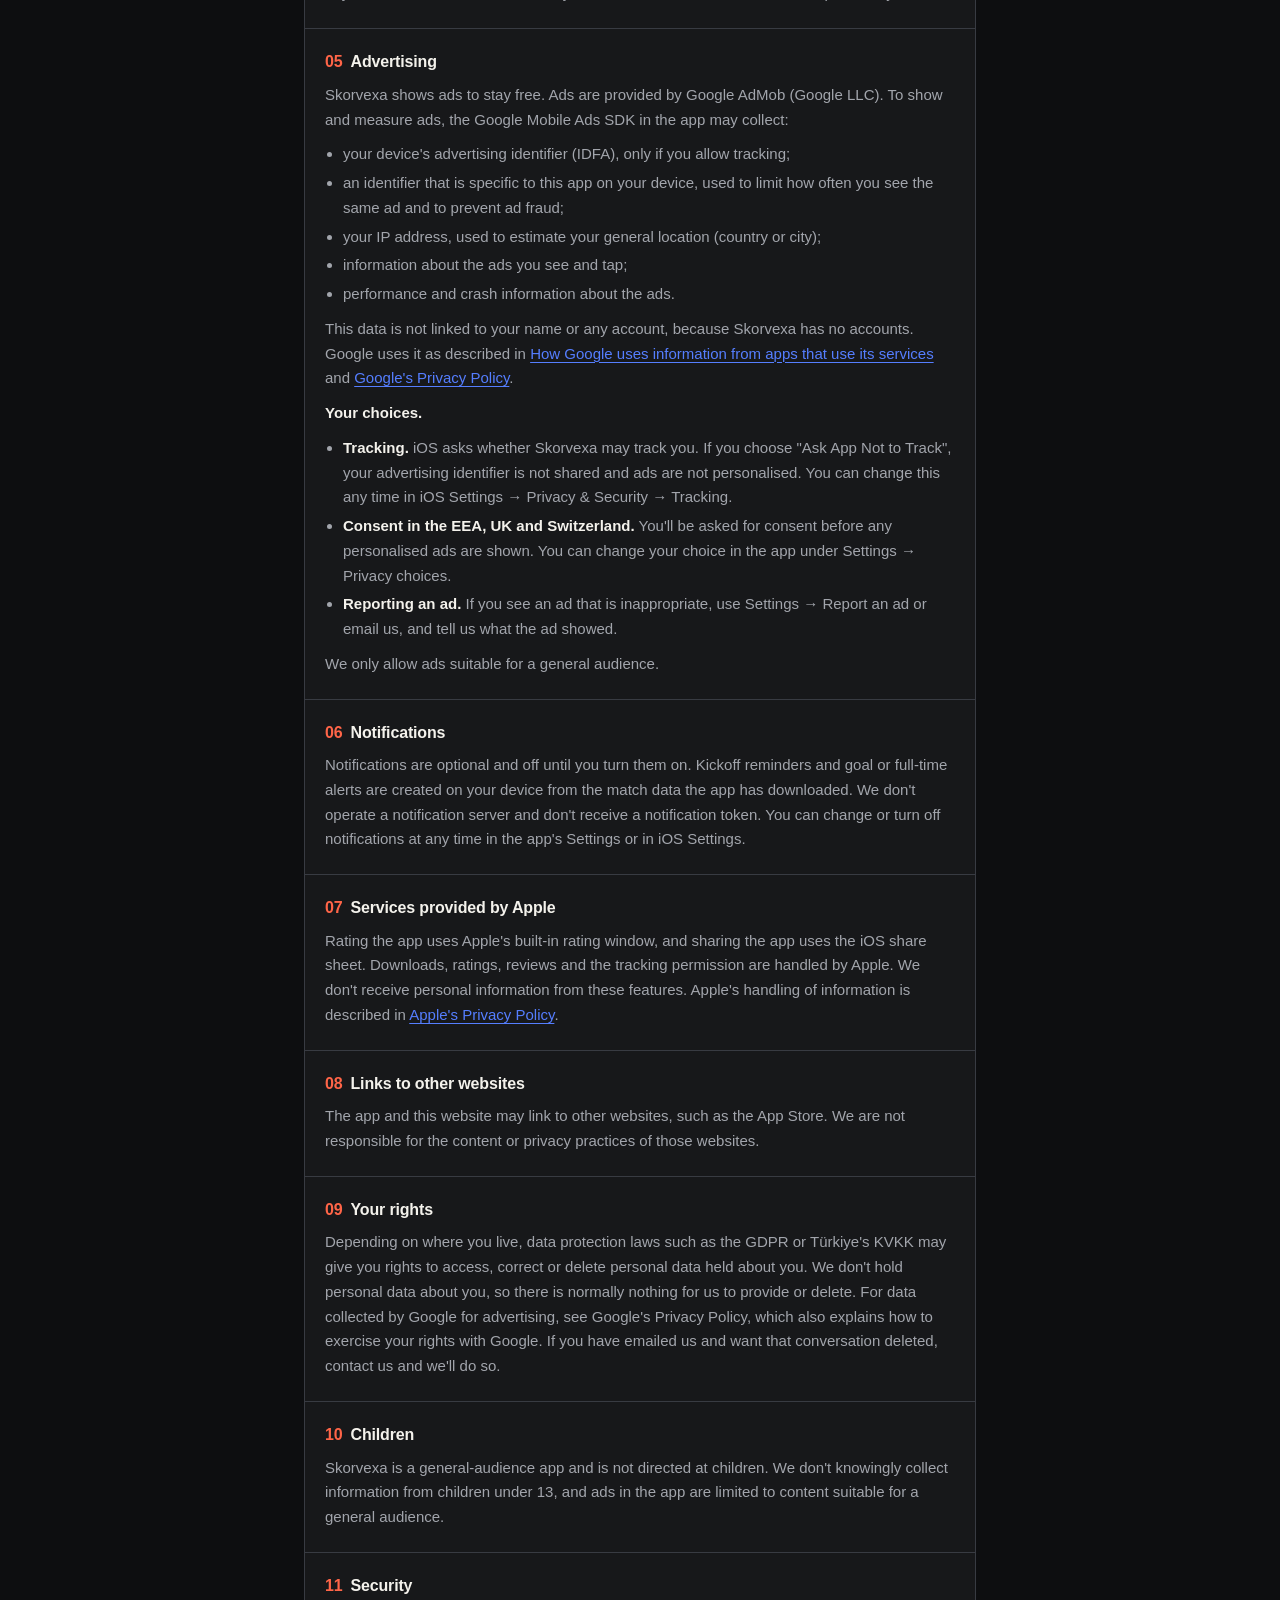
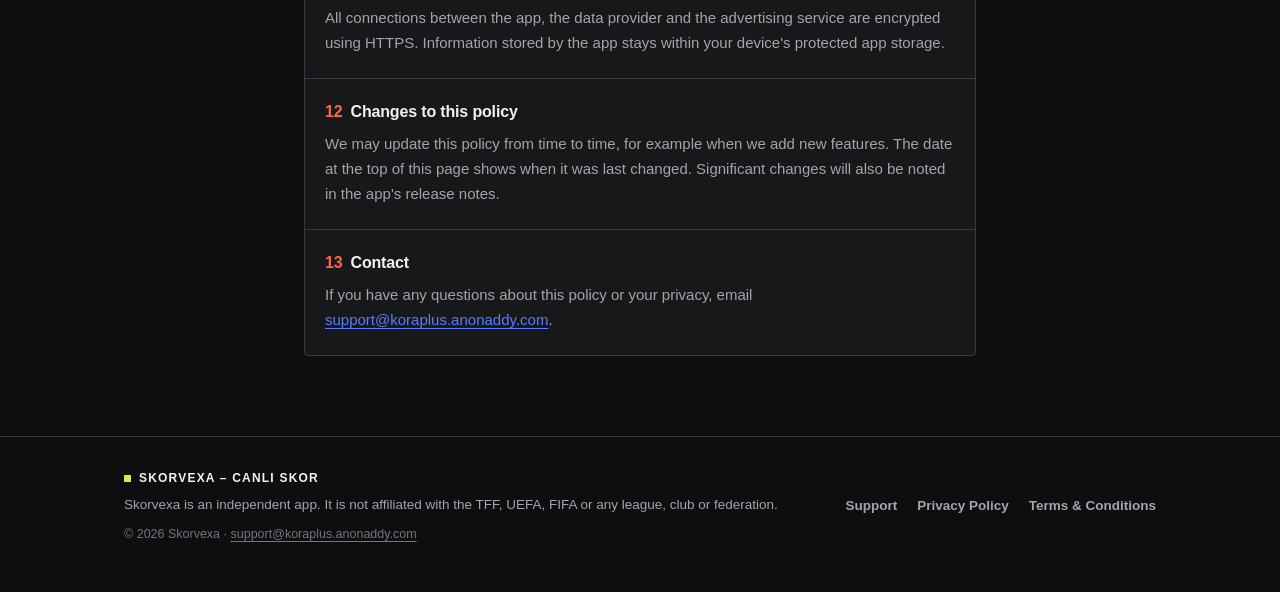
==== commit 1fdd7c6b: "Add ads disclosure, config.json and app-ads.txt" ====
--- a/privacy/index.html
+++ b/privacy/index.html
@@ -4,12 +4,12 @@
   <meta charset="utf-8">
   <meta name="viewport" content="width=device-width, initial-scale=1, viewport-fit=cover">
   <title>Privacy Policy – Skorvexa</title>
-  <meta name="description" content="How Skorvexa handles information: no accounts, no ads, no tracking, and no personal data collected.">
+  <meta name="description" content="How Skorvexa handles information: no accounts, how advertising works in the app, and your privacy choices.">
   <meta name="theme-color" content="#0d0e10">
   <meta name="color-scheme" content="dark">
   <meta property="og:title" content="Privacy Policy – Skorvexa">
   <meta property="og:site_name" content="Skorvexa – Canli Skor">
-  <meta property="og:description" content="How Skorvexa handles information: no accounts, no ads, no tracking, and no personal data collected.">
+  <meta property="og:description" content="How Skorvexa handles information: no accounts, how advertising works in the app, and your privacy choices.">
   <meta property="og:type" content="website">
   <meta property="og:image" content="https://skorvexa.vercel.app/assets/icon-512.png">
   <link rel="canonical" href="https://skorvexa.vercel.app/privacy/">
@@ -36,7 +36,7 @@
       <p class="eyebrow">Legal / Last updated 27 October 2026</p>
       <h1>Privacy Policy</h1>
       <hr class="rule">
-      <p class="lede">Skorvexa is built to work without knowing who you are. We don't ask for an account, we don't show ads, and we don't collect personal data. This policy explains what that means in practice.</p>
+      <p class="lede">Skorvexa is free and works without an account. We don't collect personal data ourselves. The app is supported by advertising from Google AdMob, and this policy explains what that means for your data and the choices you have.</p>
     </section>
 
     <nav class="toc" aria-label="Contents">
@@ -46,6 +46,7 @@
         <li><a href="#collect">Information we collect</a></li>
         <li><a href="#device">Information stored on your device</a></li>
         <li><a href="#data">Match data and images</a></li>
+        <li><a href="#ads">Advertising</a></li>
         <li><a href="#notifications">Notifications</a></li>
         <li><a href="#apple">Services provided by Apple</a></li>
         <li><a href="#links">Links to other websites</a></li>
@@ -64,12 +65,12 @@
       </section>
       <section class="doc" id="collect">
         <h2><span class="n">02</span>Information we collect</h2>
-        <p>We do not collect personal information. In particular, Skorvexa:</p>
+        <p>We don't collect personal information ourselves. In particular, Skorvexa:</p>
         <ul>
           <li>has no user accounts and never asks for your name, email address or phone number;</li>
-          <li>shows no advertising and contains no advertising, analytics or tracking tools;</li>
+          <li>contains no analytics tools of its own and no sign-in;</li>
           <li>does not access your location, contacts, photos, camera or microphone;</li>
-          <li>does not sell, rent or share information about you with anyone.</li>
+          <li>does not sell or rent information about you. Data collected by our advertising partner is described in <a href="#ads">Advertising</a>.</li>
         </ul>
         <p>If you email us, we receive your email address and whatever you choose to write. We use it only to reply to you and delete the conversation once it's no longer needed.</p>
       </section>
@@ -88,36 +89,55 @@
         <p>Scores, fixtures, lineups and statistics, together with club crests, competition logos and player photos, are provided by a third-party sports data provider. To show them, the app requests them from the provider's servers.</p>
         <p>Like any internet request, these requests include your device's IP address, which is needed to deliver the response. They do not contain your name, an account, an advertising identifier or any other information that identifies you, and we do not use them to build a profile of you.</p>
       </section>
+      <section class="doc" id="ads">
+        <h2><span class="n">05</span>Advertising</h2>
+        <p>Skorvexa shows ads to stay free. Ads are provided by Google AdMob (Google LLC). To show and measure ads, the Google Mobile Ads SDK in the app may collect:</p>
+        <ul>
+          <li>your device's advertising identifier (IDFA), only if you allow tracking;</li>
+          <li>an identifier that is specific to this app on your device, used to limit how often you see the same ad and to prevent ad fraud;</li>
+          <li>your IP address, used to estimate your general location (country or city);</li>
+          <li>information about the ads you see and tap;</li>
+          <li>performance and crash information about the ads.</li>
+        </ul>
+        <p>This data is not linked to your name or any account, because Skorvexa has no accounts. Google uses it as described in <a href="https://policies.google.com/technologies/ads" rel="noopener">How Google uses information from apps that use its services</a> and <a href="https://policies.google.com/privacy" rel="noopener">Google's Privacy Policy</a>.</p>
+        <p><strong>Your choices.</strong></p>
+        <ul>
+          <li><strong>Tracking.</strong> iOS asks whether Skorvexa may track you. If you choose "Ask App Not to Track", your advertising identifier is not shared and ads are not personalised. You can change this any time in iOS Settings → Privacy &amp; Security → Tracking.</li>
+          <li><strong>Consent in the EEA, UK and Switzerland.</strong> You'll be asked for consent before any personalised ads are shown. You can change your choice in the app under Settings → Privacy choices.</li>
+          <li><strong>Reporting an ad.</strong> If you see an ad that is inappropriate, use Settings → Report an ad or email us, and tell us what the ad showed.</li>
+        </ul>
+        <p>We only allow ads suitable for a general audience.</p>
+      </section>
       <section class="doc" id="notifications">
-        <h2><span class="n">05</span>Notifications</h2>
+        <h2><span class="n">06</span>Notifications</h2>
         <p>Notifications are optional and off until you turn them on. Kickoff reminders and goal or full-time alerts are created on your device from the match data the app has downloaded. We don't operate a notification server and don't receive a notification token. You can change or turn off notifications at any time in the app's Settings or in iOS Settings.</p>
       </section>
       <section class="doc" id="apple">
-        <h2><span class="n">06</span>Services provided by Apple</h2>
-        <p>Rating the app uses Apple's built-in rating window, and sharing the app uses the iOS share sheet. Downloads, ratings and reviews are handled by Apple through the App Store. We don't receive personal information from these features. Apple's handling of information is described in <a href="https://www.apple.com/legal/privacy/" rel="noopener">Apple's Privacy Policy</a>.</p>
+        <h2><span class="n">07</span>Services provided by Apple</h2>
+        <p>Rating the app uses Apple's built-in rating window, and sharing the app uses the iOS share sheet. Downloads, ratings, reviews and the tracking permission are handled by Apple. We don't receive personal information from these features. Apple's handling of information is described in <a href="https://www.apple.com/legal/privacy/" rel="noopener">Apple's Privacy Policy</a>.</p>
       </section>
       <section class="doc" id="links">
-        <h2><span class="n">07</span>Links to other websites</h2>
+        <h2><span class="n">08</span>Links to other websites</h2>
         <p>The app and this website may link to other websites, such as the App Store. We are not responsible for the content or privacy practices of those websites.</p>
       </section>
       <section class="doc" id="rights">
-        <h2><span class="n">08</span>Your rights</h2>
-        <p>Depending on where you live, data protection laws such as the GDPR or Türkiye's KVKK may give you rights to access, correct or delete personal data held about you. Because Skorvexa does not collect personal data, there is normally nothing for us to provide or delete. If you have emailed us and want that conversation deleted, contact us and we'll do so.</p>
+        <h2><span class="n">09</span>Your rights</h2>
+        <p>Depending on where you live, data protection laws such as the GDPR or Türkiye's KVKK may give you rights to access, correct or delete personal data held about you. We don't hold personal data about you, so there is normally nothing for us to provide or delete. For data collected by Google for advertising, see Google's Privacy Policy, which also explains how to exercise your rights with Google. If you have emailed us and want that conversation deleted, contact us and we'll do so.</p>
       </section>
       <section class="doc" id="children">
-        <h2><span class="n">09</span>Children</h2>
-        <p>Skorvexa is suitable for all ages. It does not knowingly collect information from anyone, including children under 13.</p>
+        <h2><span class="n">10</span>Children</h2>
+        <p>Skorvexa is a general-audience app and is not directed at children. We don't knowingly collect information from children under 13, and ads in the app are limited to content suitable for a general audience.</p>
       </section>
       <section class="doc" id="security">
-        <h2><span class="n">10</span>Security</h2>
-        <p>All connections between the app and the data provider are encrypted using HTTPS. Information stored by the app stays within your device's protected app storage.</p>
+        <h2><span class="n">11</span>Security</h2>
+        <p>All connections between the app, the data provider and the advertising service are encrypted using HTTPS. Information stored by the app stays within your device's protected app storage.</p>
       </section>
       <section class="doc" id="changes">
-        <h2><span class="n">11</span>Changes to this policy</h2>
+        <h2><span class="n">12</span>Changes to this policy</h2>
         <p>We may update this policy from time to time, for example when we add new features. The date at the top of this page shows when it was last changed. Significant changes will also be noted in the app's release notes.</p>
       </section>
       <section class="doc" id="contact">
-        <h2><span class="n">12</span>Contact</h2>
+        <h2><span class="n">13</span>Contact</h2>
         <p>If you have any questions about this policy or your privacy, email <a href="mailto:support@koraplus.anonaddy.com">support@koraplus.anonaddy.com</a>.</p>
       </section>
     </div>
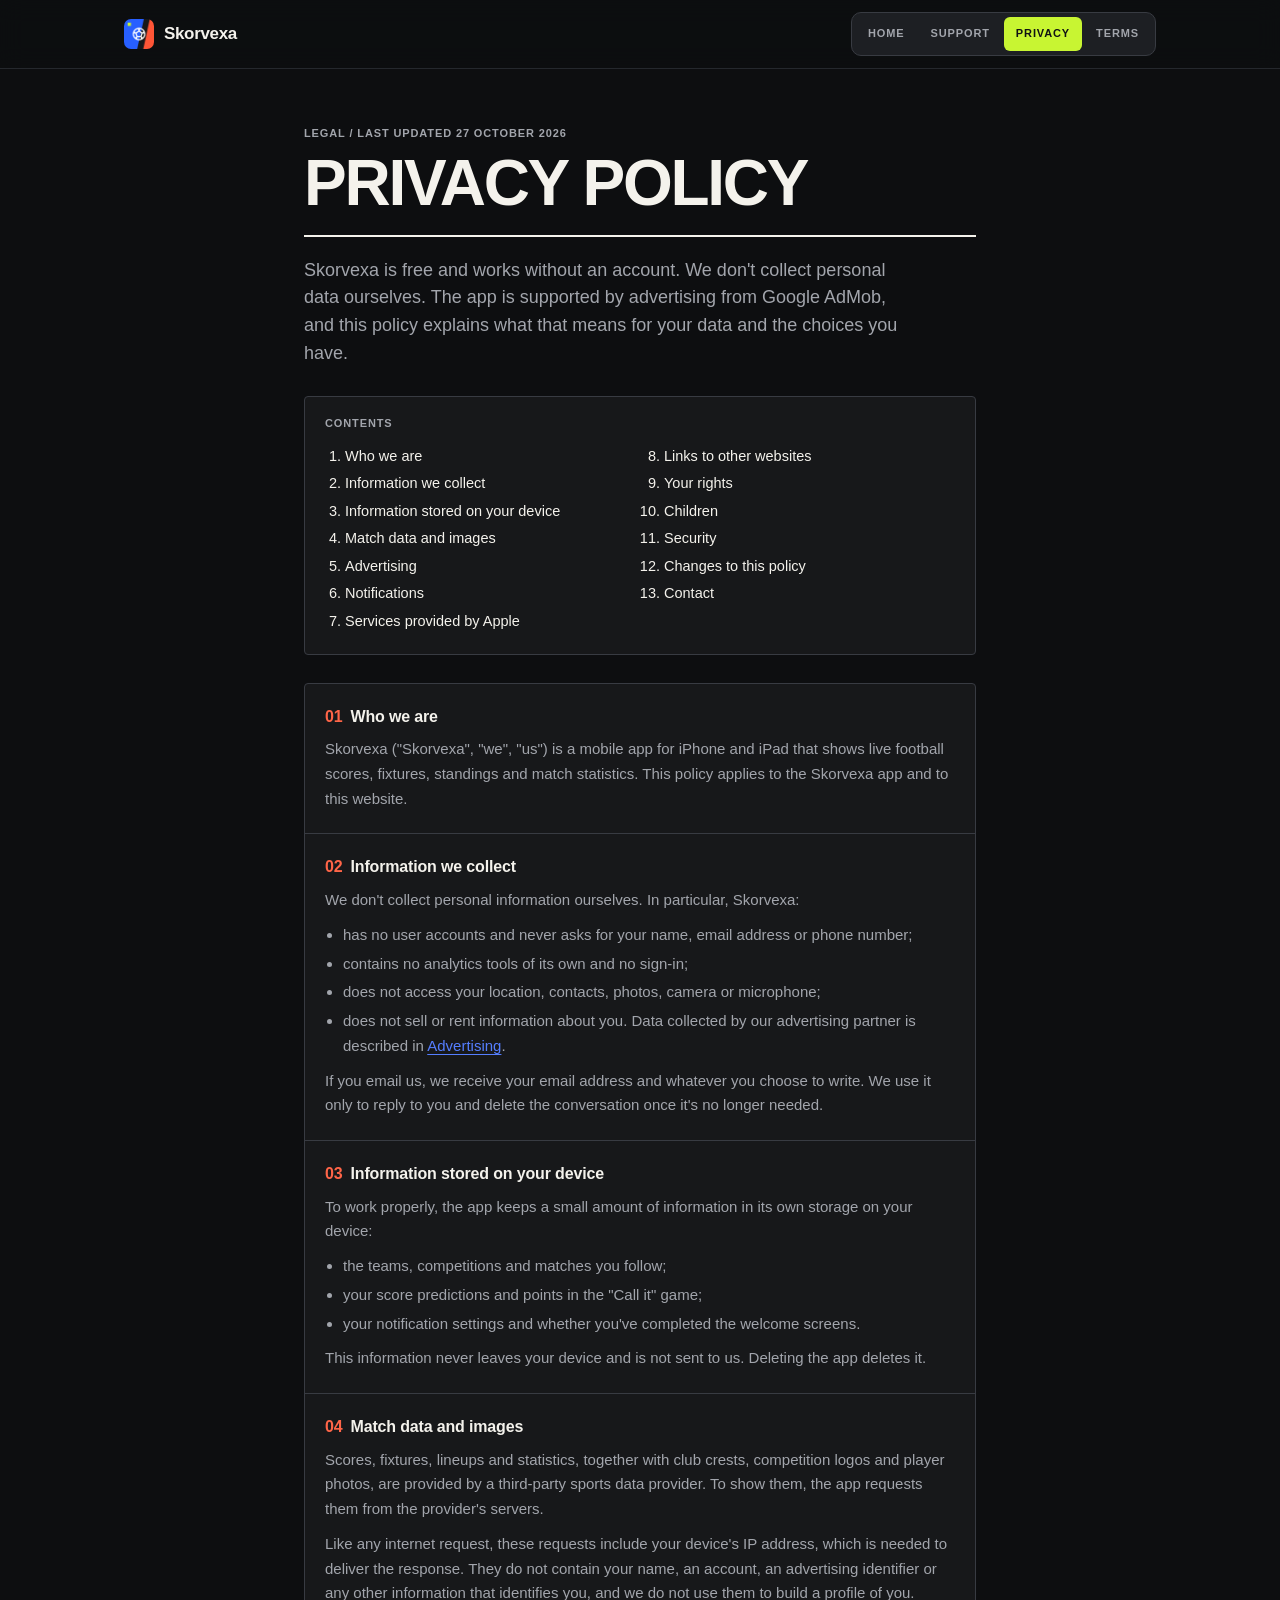
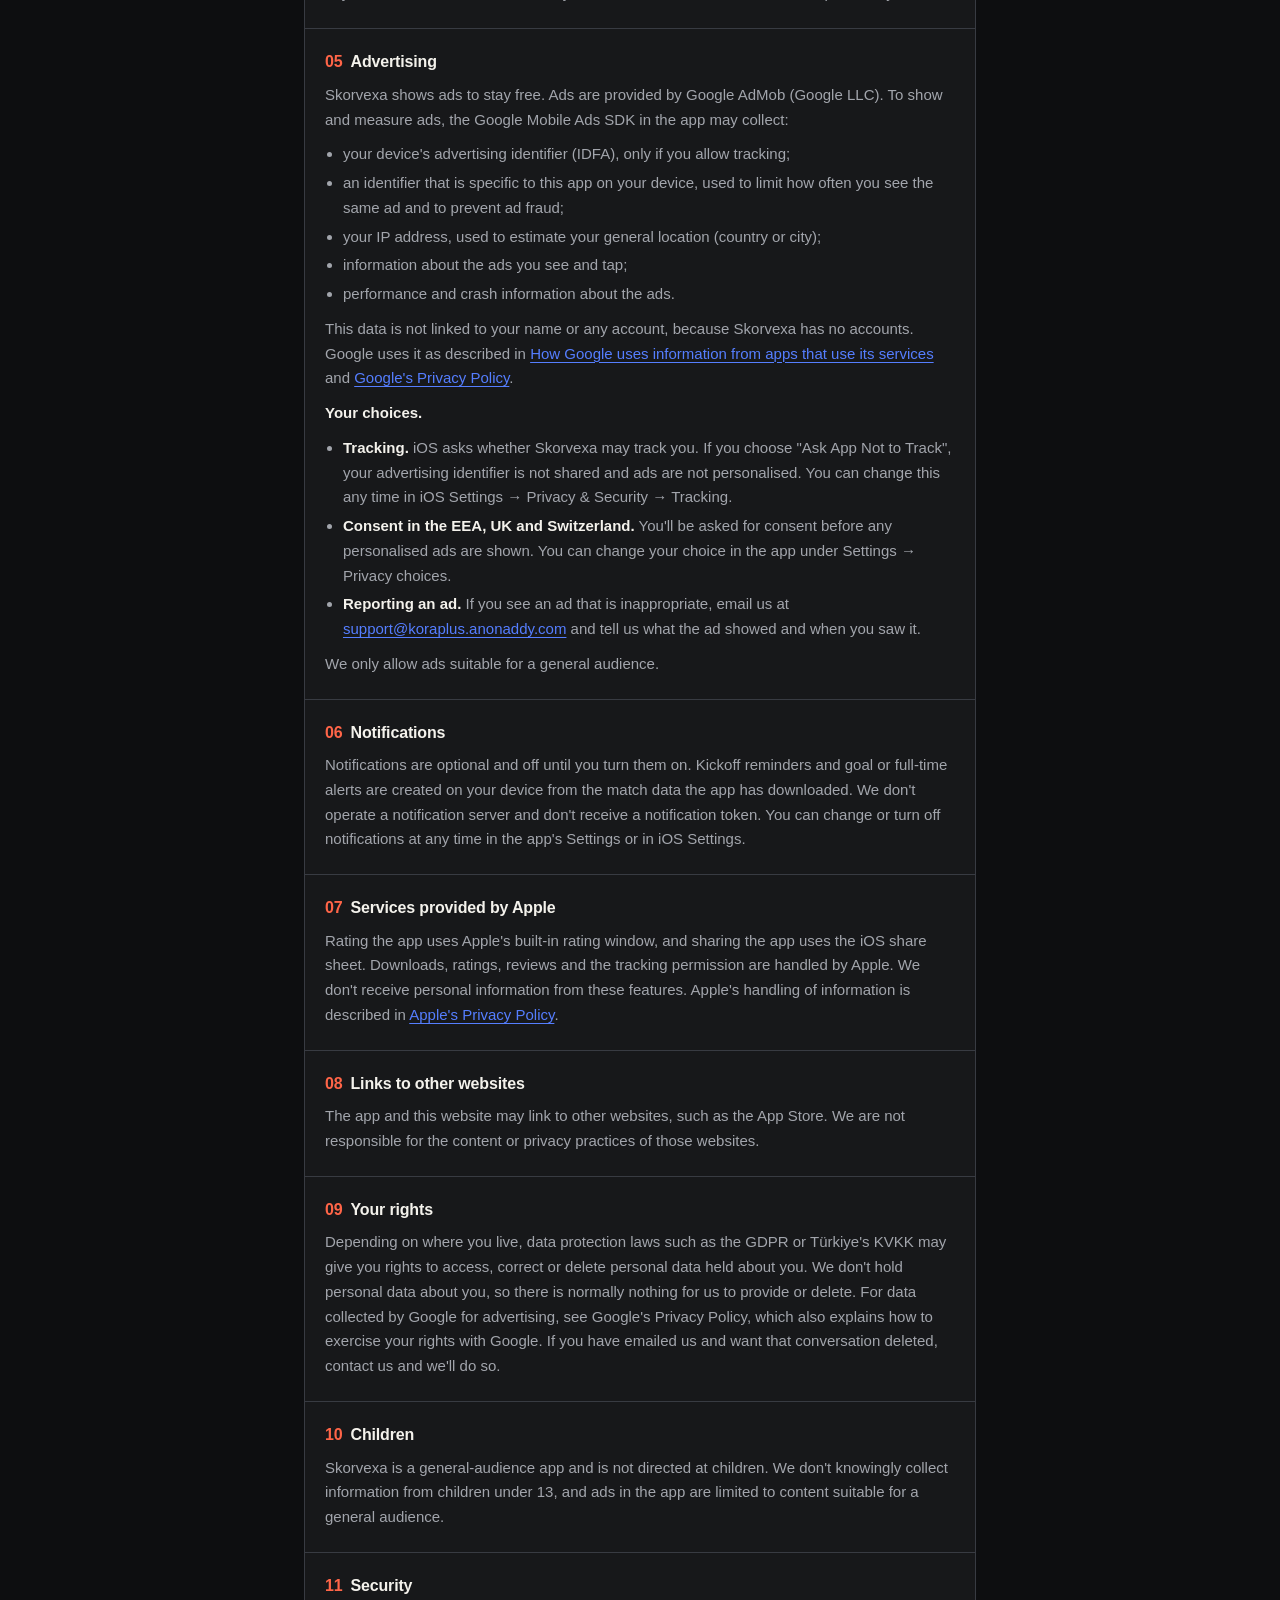
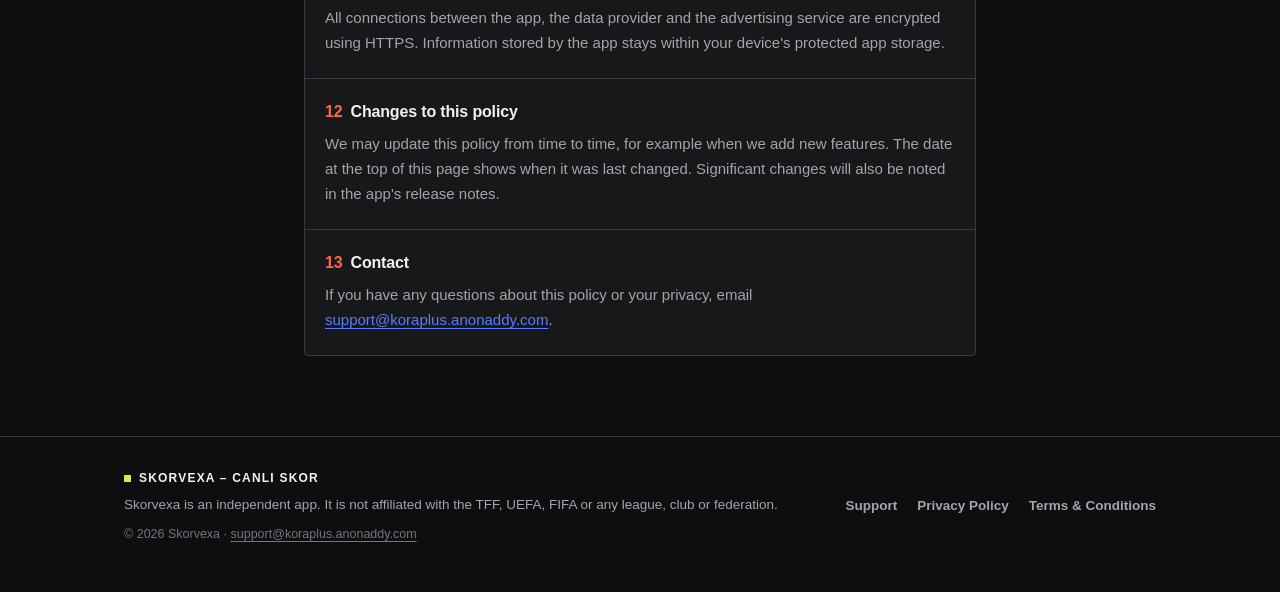
==== commit 20e34b64: "Report ads by email instead of an in-app row" ====
--- a/privacy/index.html
+++ b/privacy/index.html
@@ -104,7 +104,7 @@
         <ul>
           <li><strong>Tracking.</strong> iOS asks whether Skorvexa may track you. If you choose "Ask App Not to Track", your advertising identifier is not shared and ads are not personalised. You can change this any time in iOS Settings → Privacy &amp; Security → Tracking.</li>
           <li><strong>Consent in the EEA, UK and Switzerland.</strong> You'll be asked for consent before any personalised ads are shown. You can change your choice in the app under Settings → Privacy choices.</li>
-          <li><strong>Reporting an ad.</strong> If you see an ad that is inappropriate, use Settings → Report an ad or email us, and tell us what the ad showed.</li>
+          <li><strong>Reporting an ad.</strong> If you see an ad that is inappropriate, email us at <a href="mailto:support@koraplus.anonaddy.com">support@koraplus.anonaddy.com</a> and tell us what the ad showed and when you saw it.</li>
         </ul>
         <p>We only allow ads suitable for a general audience.</p>
       </section>
